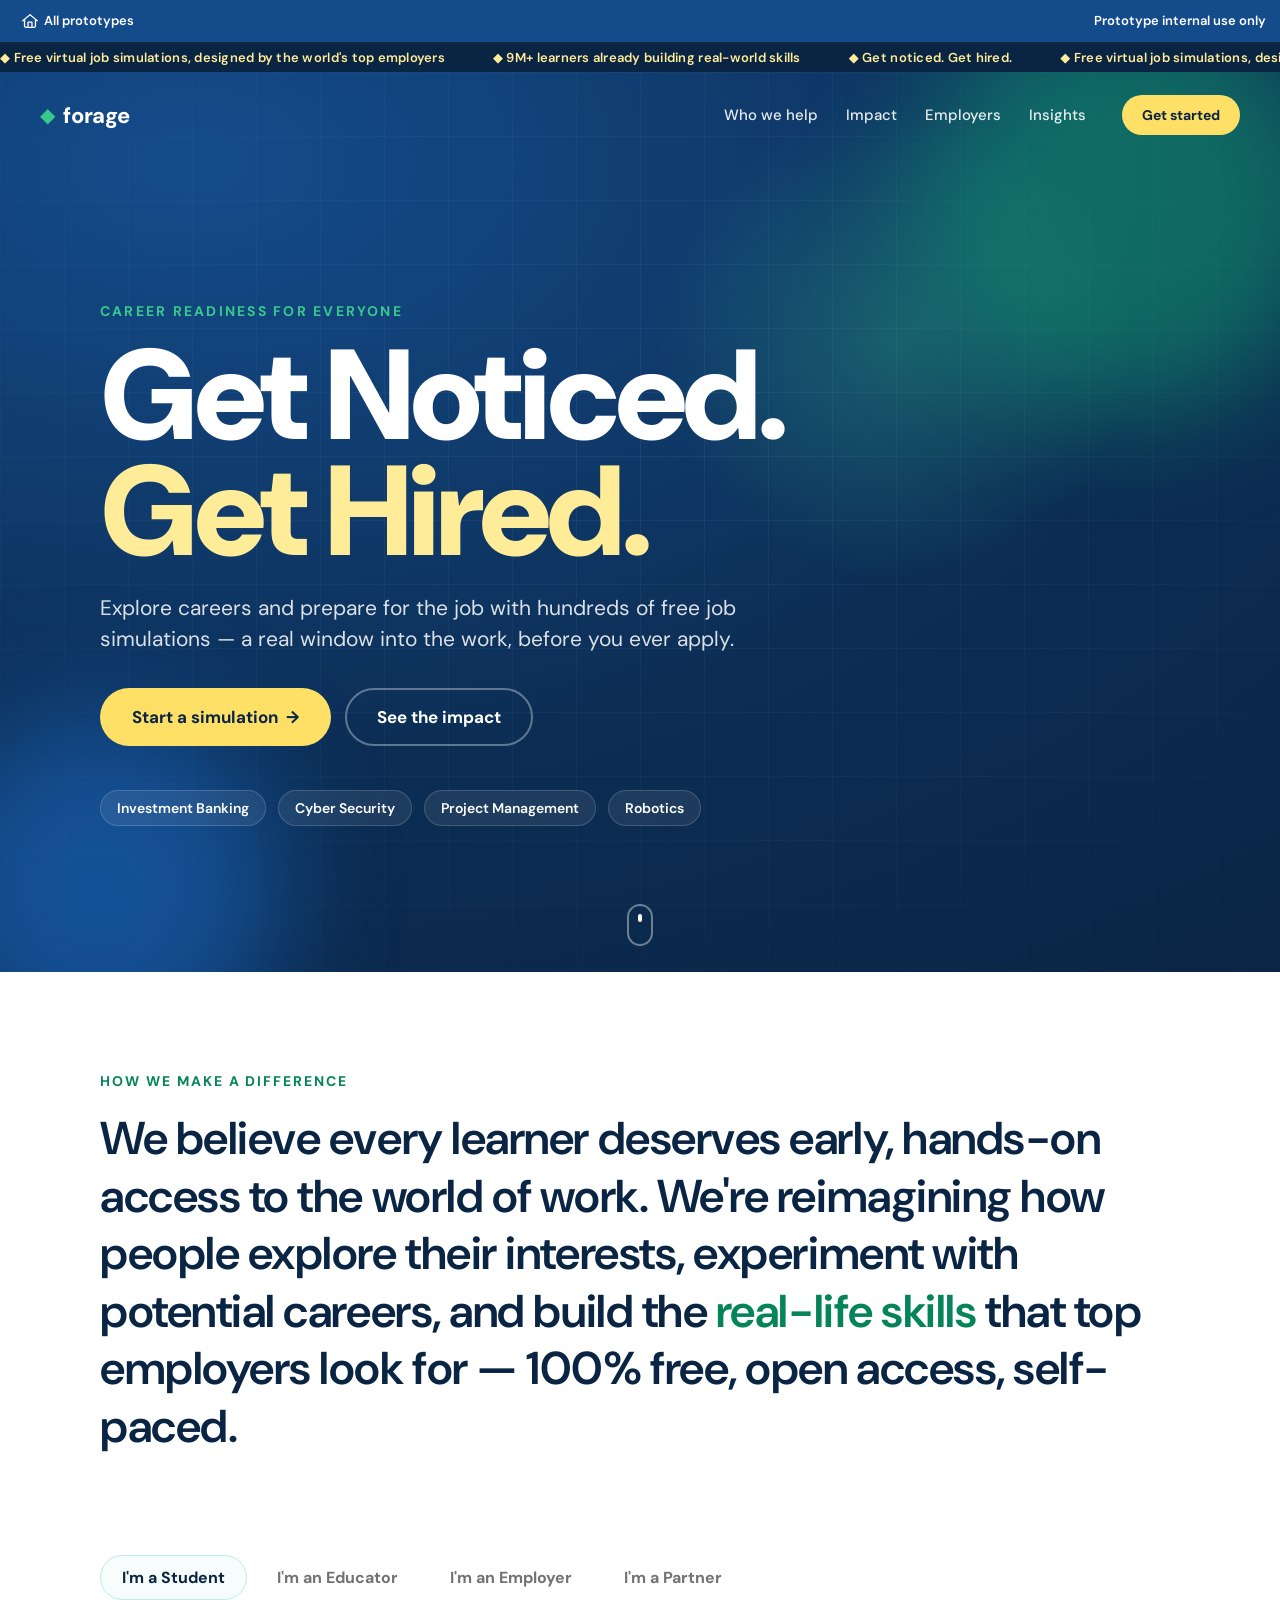
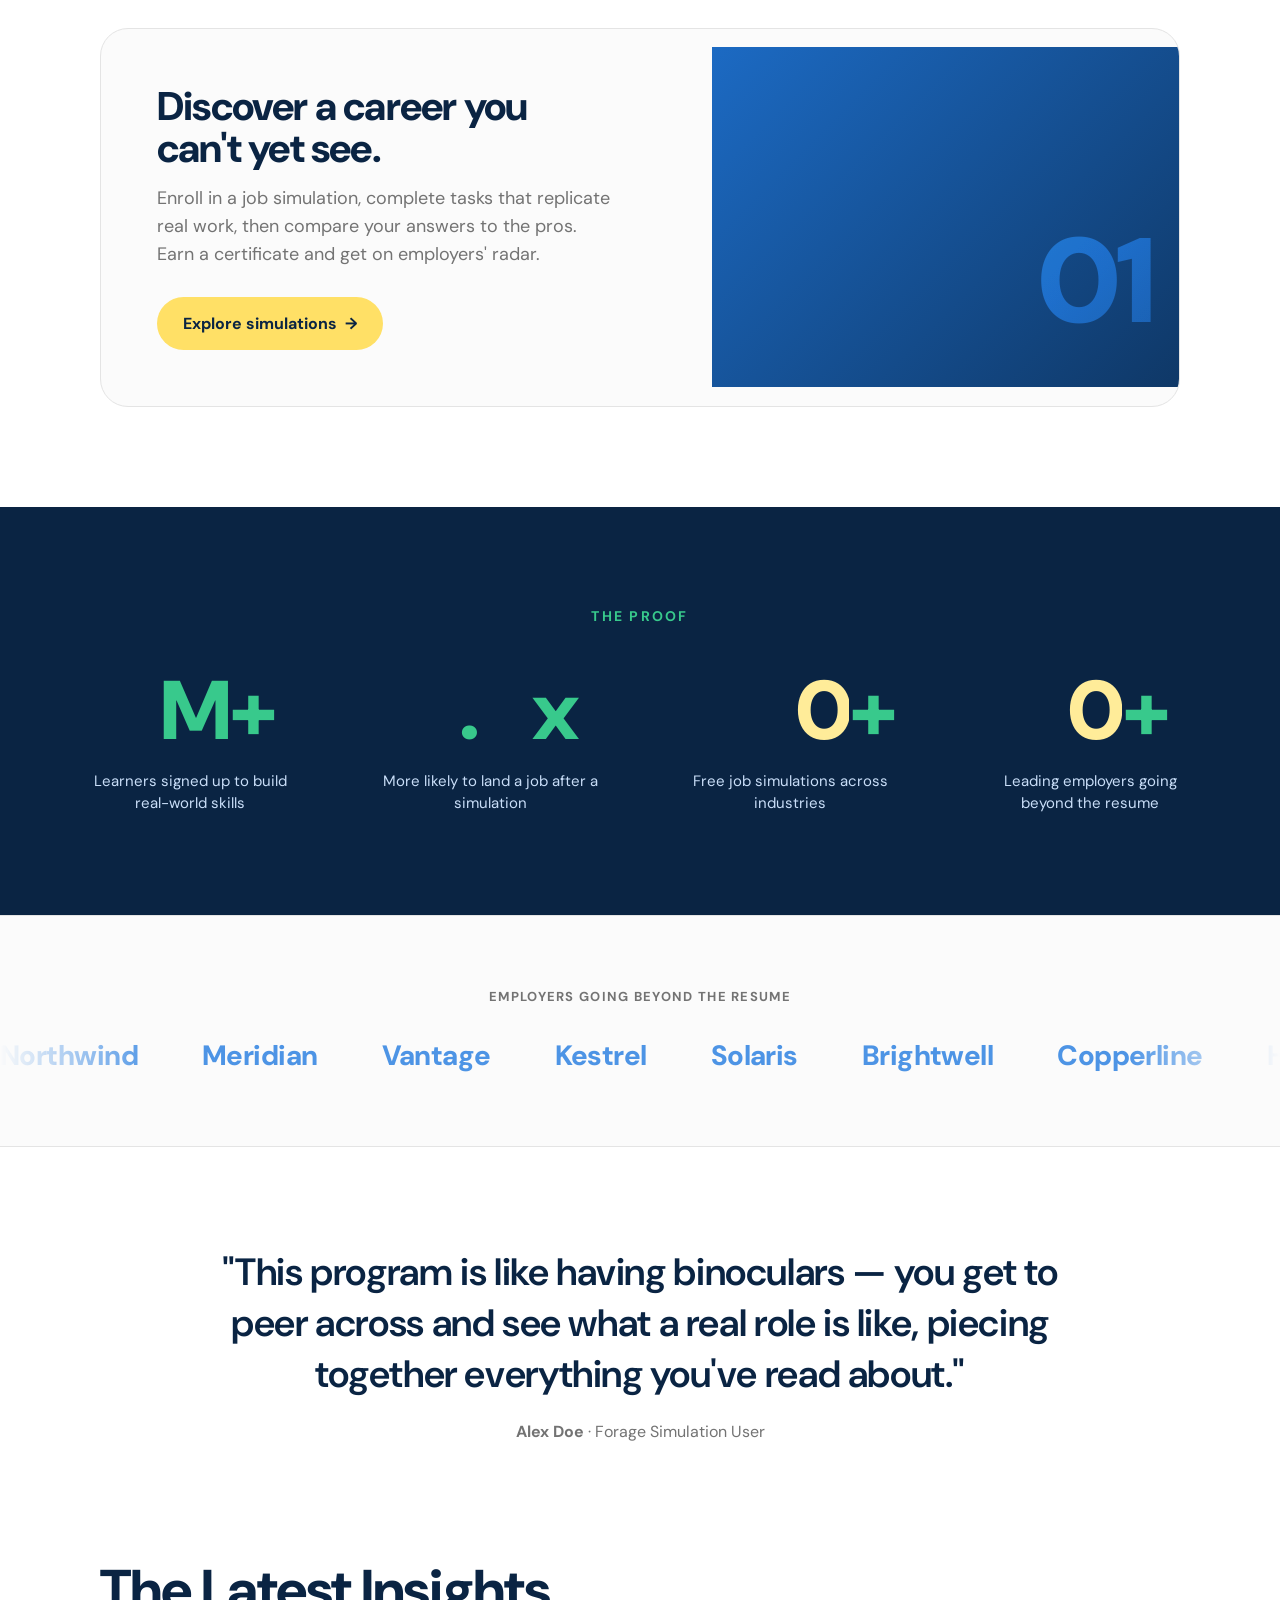
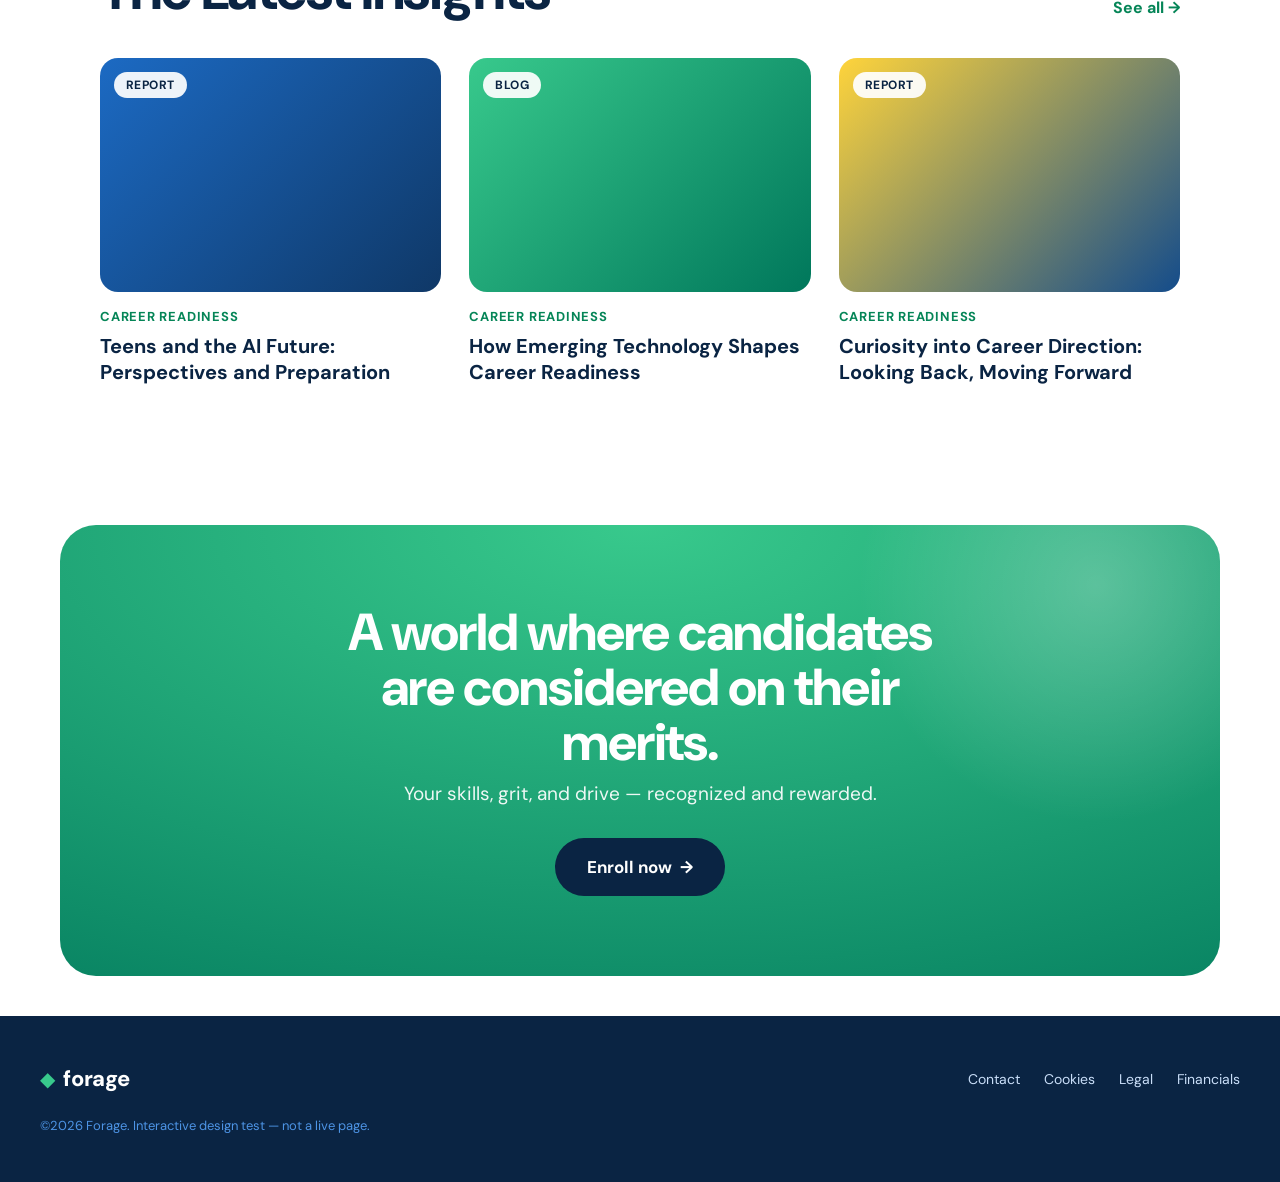
==== career-lab/index.html @ 7690705d "Add Career Lab: interactive design-test landing page An experimental, high-interaction variant of th" ====
<!DOCTYPE html>
<html lang="en">
<head>
<meta charset="UTF-8" />
<meta name="viewport" content="width=device-width, initial-scale=1.0" />
<meta name="description" content="Interactive career-readiness design test — Forage Marketing Pages prototype." />
<title>Career Lab · Interactive Design Test</title>
<link href="https://fonts.googleapis.com/css2?family=DM+Sans:ital,opsz,wght@0,9..40,400;0,9..40,500;0,9..40,600;0,9..40,700;0,9..40,800;0,9..40,900&display=swap" rel="stylesheet" />
<link rel="stylesheet" href="../config/gembox-tokens.css" />
<link rel="stylesheet" href="styles.css" />
<script src="../shared/prototype-toolbar.js"></script>
</head>
<body>

<!-- Scroll progress -->
<div class="progress" id="progress" aria-hidden="true"></div>

<!-- Announcement bar -->
<div class="announce">
  <div class="announce__marquee">
    <span>◆ Free virtual job simulations, designed by the world's top employers</span>
    <span>◆ 9M+ learners already building real-world skills</span>
    <span>◆ Get noticed. Get hired.</span>
    <span>◆ Free virtual job simulations, designed by the world's top employers</span>
    <span>◆ 9M+ learners already building real-world skills</span>
    <span>◆ Get noticed. Get hired.</span>
  </div>
</div>

<!-- Nav -->
<header class="nav" id="nav">
  <a class="nav__brand" href="#top">
    <span class="nav__mark" aria-hidden="true">◆</span>
    <span class="nav__name">forage</span>
  </a>
  <nav class="nav__links" aria-label="Primary">
    <a href="#who">Who we help</a>
    <a href="#impact">Impact</a>
    <a href="#employers">Employers</a>
    <a href="#insights">Insights</a>
  </nav>
  <a class="btn btn--primary btn--sm nav__cta" href="#">Get started</a>
  <button class="nav__menu" aria-label="Open menu"><span></span><span></span><span></span></button>
</header>

<main id="top">

  <!-- Hero: mouse spotlight + parallax + kinetic type -->
  <section class="hero" id="hero">
    <div class="hero__spot" id="spot" aria-hidden="true"></div>
    <div class="hero__grid" aria-hidden="true"></div>
    <div class="hero__blob hero__blob--1" data-depth="0.10" aria-hidden="true"></div>
    <div class="hero__blob hero__blob--2" data-depth="0.18" aria-hidden="true"></div>

    <div class="hero__inner">
      <p class="hero__eyebrow reveal">Career readiness for everyone</p>
      <h1 class="hero__title">
        <span class="line"><span class="word">Get</span> <span class="word">Noticed.</span></span>
        <span class="line line--accent"><span class="word">Get</span> <span class="word">Hired.</span></span>
      </h1>
      <p class="hero__lede reveal">Explore careers and prepare for the job with hundreds of free job
        simulations — a real window into the work, before you ever apply.</p>
      <div class="hero__cta reveal">
        <a class="btn btn--primary btn--lg" href="#">Start a simulation <span aria-hidden="true">→</span></a>
        <a class="btn btn--ghost btn--lg" href="#impact">See the impact</a>
      </div>
      <div class="hero__chips reveal" aria-hidden="true">
        <span class="chip" data-depth="0.4">Investment Banking</span>
        <span class="chip" data-depth="0.7">Cyber Security</span>
        <span class="chip" data-depth="0.5">Project Management</span>
        <span class="chip" data-depth="0.9">Robotics</span>
      </div>
    </div>
    <div class="hero__scrollcue" aria-hidden="true"><span></span></div>
  </section>

  <!-- Intro -->
  <section class="intro" id="who">
    <p class="intro__eyebrow reveal">How we make a difference</p>
    <p class="intro__lede reveal">We believe every learner deserves early, hands-on access to the world of
      work. We're reimagining how people explore their interests, experiment with potential careers, and
      build the <em>real-life skills</em> that top employers look for — 100% free, open access, self-paced.</p>
  </section>

  <!-- Interactive audience switcher -->
  <section class="who2" aria-label="Who we help">
    <div class="who2__tabs" role="tablist" aria-label="Choose your path">
      <button class="who2__tab is-active" role="tab" aria-selected="true" data-panel="students">I'm a Student</button>
      <button class="who2__tab" role="tab" aria-selected="false" data-panel="educators">I'm an Educator</button>
      <button class="who2__tab" role="tab" aria-selected="false" data-panel="employers">I'm an Employer</button>
      <button class="who2__tab" role="tab" aria-selected="false" data-panel="partners">I'm a Partner</button>
      <span class="who2__ink" id="ink" aria-hidden="true"></span>
    </div>

    <div class="who2__stage">
      <article class="who2__panel is-active" data-panel="students">
        <div class="who2__copy">
          <h2>Discover a career you can't yet see.</h2>
          <p>Enroll in a job simulation, complete tasks that replicate real work, then compare your
            answers to the pros. Earn a certificate and get on employers' radar.</p>
          <a class="btn btn--primary" href="#">Explore simulations <span aria-hidden="true">→</span></a>
        </div>
        <div class="who2__art who2__art--students" aria-hidden="true"><span>01</span></div>
      </article>

      <article class="who2__panel" data-panel="educators">
        <div class="who2__copy">
          <h2>Bring the workplace into the classroom.</h2>
          <p>Give students authentic, self-paced experiences that map to real roles — with resources
            that make career exploration easy to assign and easy to track.</p>
          <a class="btn btn--primary" href="#">Resources for educators <span aria-hidden="true">→</span></a>
        </div>
        <div class="who2__art who2__art--educators" aria-hidden="true"><span>02</span></div>
      </article>

      <article class="who2__panel" data-panel="employers">
        <div class="who2__copy">
          <h2>Go beyond the resume.</h2>
          <p>Build a diverse, job-ready pipeline. Candidates prove their skills, grit, and drive on
            real tasks — so you meet talent that's already done the work.</p>
          <a class="btn btn--primary" href="#">Partner with us <span aria-hidden="true">→</span></a>
        </div>
        <div class="who2__art who2__art--employers" aria-hidden="true"><span>03</span></div>
      </article>

      <article class="who2__panel" data-panel="partners">
        <div class="who2__copy">
          <h2>Scale opportunity together.</h2>
          <p>We work with mission-driven organizations to expand access and spark innovation. Lorem
            ipsum dolor sit amet, consectetur adipiscing elit, sed do eiusmod tempor.</p>
          <a class="btn btn--primary" href="#">Become a partner <span aria-hidden="true">→</span></a>
        </div>
        <div class="who2__art who2__art--partners" aria-hidden="true"><span>04</span></div>
      </article>
    </div>
  </section>

  <!-- Impact / odometer stats -->
  <section class="impact" id="impact">
    <p class="impact__eyebrow reveal">The proof</p>
    <div class="impact__grid">
      <div class="stat reveal">
        <div class="odometer" data-value="9" data-suffix="M+"></div>
        <p class="stat__label">Learners signed up to build real-world skills</p>
      </div>
      <div class="stat reveal">
        <div class="odometer" data-value="3.3" data-suffix="x"></div>
        <p class="stat__label">More likely to land a job after a simulation</p>
      </div>
      <div class="stat reveal">
        <div class="odometer" data-value="250" data-suffix="+"></div>
        <p class="stat__label">Free job simulations across industries</p>
      </div>
      <div class="stat reveal">
        <div class="odometer" data-value="90" data-suffix="+"></div>
        <p class="stat__label">Leading employers going beyond the resume</p>
      </div>
    </div>
  </section>

  <!-- Employer marquee -->
  <section class="brands" id="employers">
    <p class="brands__label reveal">Employers going beyond the resume</p>
    <div class="brands__track">
      <div class="brands__row" id="brandsRow">
        <span>Northwind</span><span>Meridian</span><span>Vantage</span><span>Kestrel</span>
        <span>Solaris</span><span>Brightwell</span><span>Copperline</span><span>Halcyon</span>
        <span>Northwind</span><span>Meridian</span><span>Vantage</span><span>Kestrel</span>
        <span>Solaris</span><span>Brightwell</span><span>Copperline</span><span>Halcyon</span>
      </div>
    </div>
  </section>

  <!-- Testimonial -->
  <section class="quote">
    <blockquote class="quote__text reveal">"This program is like having binoculars — you get to peer
      across and see what a real role is like, piecing together everything you've read about."</blockquote>
    <p class="quote__cite reveal"><strong>Alex Doe</strong> · Forage Simulation User</p>
  </section>

  <!-- Insights -->
  <section class="insights" id="insights">
    <div class="insights__head">
      <h2 class="section-title reveal">The&nbsp;Latest&nbsp;Insights</h2>
      <a class="section-see reveal" href="#">See all <span aria-hidden="true">→</span></a>
    </div>
    <div class="insights__grid">
      <article class="post reveal">
        <div class="post__thumb post__thumb--a"><span class="post__badge">Report</span></div>
        <p class="post__kicker">Career Readiness</p>
        <h3 class="post__title">Teens and the AI Future: Perspectives and Preparation</h3>
      </article>
      <article class="post reveal">
        <div class="post__thumb post__thumb--b"><span class="post__badge">Blog</span></div>
        <p class="post__kicker">Career Readiness</p>
        <h3 class="post__title">How Emerging Technology Shapes Career Readiness</h3>
      </article>
      <article class="post reveal">
        <div class="post__thumb post__thumb--c"><span class="post__badge">Report</span></div>
        <p class="post__kicker">Career Readiness</p>
        <h3 class="post__title">Curiosity into Career Direction: Looking Back, Moving Forward</h3>
      </article>
    </div>
  </section>

  <!-- CTA band -->
  <section class="cta-band">
    <div class="cta-band__inner reveal">
      <h2 class="cta-band__title">A world where candidates are considered on their merits.</h2>
      <p class="cta-band__sub">Your skills, grit, and drive — recognized and rewarded.</p>
      <a class="btn btn--dark btn--lg" href="#">Enroll now <span aria-hidden="true">→</span></a>
    </div>
  </section>

</main>

<footer class="site-footer">
  <div class="site-footer__brand"><span class="nav__mark" aria-hidden="true">◆</span><span class="nav__name">forage</span></div>
  <nav class="site-footer__links" aria-label="Footer">
    <a href="#">Contact</a><a href="#">Cookies</a><a href="#">Legal</a><a href="#">Financials</a>
  </nav>
  <p class="site-footer__copy">©2026 Forage. Interactive design test — not a live page.</p>
</footer>

<script src="script.js"></script>
</body>
</html>
---- config/gembox-tokens.css ----
/**
 * Gembox design tokens — CSS custom properties mirroring Gembox variable paths
 * (slashes → hyphens; prefix --gb-).
 *
 * **Source of truth:** Gembox Components in Figma
 * (`https://www.figma.com/design/IgohaddARKIJHihXX0OE4Z/Gembox-Components`):
 * export color and float variables (spacing, radii, etc.) from published variables.
 *
 * **Rules:** `Core/*` = hex literals only. `UI/*`, `Semantic/*`, `Shortcuts/*`, `Brand/*`
 * reference `var(--gb-core-…)` (plus the one orphan below).
 *
 * **Orphan:** Gembox `UI/Disabled` resolves to `#a1a1a1`, which does not match any
 * `Core/Gray/*` step in this collection — `UI/Disabled` / `Semantic UI/Disabled` keep
 * that resolved literal rather than mapping to an invented Core step.
 *
 * Effect scrim/shadow: no overlay color variable in export — `color-mix` on
 * `Core/Gray/900` only.
 *
 * **Icons:** use SVG exported from the org Gembox-linked icon libraries in Figma
 * (Regular `8rLLCo18XFH9m14wEkNp3j`, Duotone `3Ji4LpXd1ZEmsagfmA9ZfE`, Solid
 * `QoKmbST72iKOWlZ3undMaX`). Prefer those over generic stock icon CDNs or packs.
 */

:root {
  /* ══ Core / Navy ══ */
  --gb-core-navy-000: #f6fafe;
  --gb-core-navy-100: #c9def8;
  --gb-core-navy-200: #76adeb;
  --gb-core-navy-300: #4d94e5;
  --gb-core-navy-400: #1c6ac3;
  --gb-core-navy-500: #144c8b;
  --gb-core-navy-600: #114178;
  --gb-core-navy-700: #0f3867;
  --gb-core-navy-800: #0c2e55;
  --gb-core-navy-900: #0a2443;

  /* ══ Core / Jade ══ */
  --gb-core-jade-000: #f6fdfc;
  --gb-core-jade-100: #e0fbf3;
  --gb-core-jade-200: #baf0e0;
  --gb-core-jade-300: #8fe1c3;
  --gb-core-jade-400: #38c98c;
  --gb-core-jade-500: #14a772;
  --gb-core-jade-600: #058557;
  --gb-core-jade-700: #00775b;
  --gb-core-jade-800: #00574d;
  --gb-core-jade-900: #003e36;

  /* ══ Core / Gray ══ */
  --gb-core-gray-000: #fbfbfb;
  --gb-core-gray-100: #f7f7f7;
  --gb-core-gray-200: #efefef;
  --gb-core-gray-300: #e4e4e4;
  --gb-core-gray-400: #d7d7d7;
  --gb-core-gray-500: #bdbdbd;
  --gb-core-gray-600: #949494;
  --gb-core-gray-700: #737373;
  --gb-core-gray-800: #5f5e5e;
  --gb-core-gray-900: #3f3f3f;

  /* ══ Core / Green ══ */
  --gb-core-green-000: #fbfefb;
  --gb-core-green-100: #dbfadf;
  --gb-core-green-200: #b2f2bb;
  --gb-core-green-300: #8ce99a;
  --gb-core-green-400: #69db7c;
  --gb-core-green-500: #51cf66;
  --gb-core-green-600: #40c057;
  --gb-core-green-700: #37b24d;
  --gb-core-green-800: #0a7f21;
  --gb-core-green-900: #097129;

  /* ══ Core / Yellow ══ */
  --gb-core-yellow-000: #fffdf5;
  --gb-core-yellow-100: #fff3bf;
  --gb-core-yellow-200: #ffec99;
  --gb-core-yellow-300: #ffe066;
  --gb-core-yellow-400: #ffd43b;
  --gb-core-yellow-500: #fcc51c;
  --gb-core-yellow-600: #fab005;
  --gb-core-yellow-700: #e59500;
  --gb-core-yellow-800: #be5700;
  --gb-core-yellow-900: #803a00;

  /* ══ Core / Red ══ */
  --gb-core-red-000: #fff5f5;
  --gb-core-red-100: #ffcdcd;
  --gb-core-red-200: #ffb5b5;
  --gb-core-red-300: #ff9c9c;
  --gb-core-red-400: #ff8484;
  --gb-core-red-500: #ff6b6b;
  --gb-core-red-600: #ff4444;
  --gb-core-red-700: #ff1c1c;
  --gb-core-red-800: #cc0000;
  --gb-core-red-900: #990000;

  /* ══ Core / Teal ══ */
  --gb-core-teal-000: #f5fdff;
  --gb-core-teal-100: #e4f9ff;
  --gb-core-teal-200: #cbf2fe;
  --gb-core-teal-300: #aae1f2;
  --gb-core-teal-400: #58b6d3;
  --gb-core-teal-500: #2194b7;
  --gb-core-teal-600: #007195;
  --gb-core-teal-700: #005b78;
  --gb-core-teal-800: #00475e;
  --gb-core-teal-900: #00384a;

  /* ══ Core / Violet ══ */
  --gb-core-violet-000: #f7f5ff;
  --gb-core-violet-100: #e5dbff;
  --gb-core-violet-200: #d0bfff;
  --gb-core-violet-300: #b197fc;
  --gb-core-violet-400: #9775fa;
  --gb-core-violet-500: #845ef7;
  --gb-core-violet-600: #7950f2;
  --gb-core-violet-700: #7048e8;
  --gb-core-violet-800: #6741d9;
  --gb-core-violet-900: #5f3dc4;

  /* ══ Core / Lime ══ */
  --gb-core-lime-bg: #fbfff0;
  --gb-core-lime-100: #f5fee2;
  --gb-core-lime-200: #ebfdc5;
  --gb-core-lime-300: #e1fba9;
  --gb-core-lime-400: #d7fa8c;
  --gb-core-lime-500: #cdf96f;
  --gb-core-lime-600: #b3ff11;
  --gb-core-lime-700: #a2ee00;
  --gb-core-lime-800: #6b9d00;
  --gb-core-lime-900: #385300;

  /* ══ Core / White & Black ══ */
  --gb-core-white: #ffffff;
  --gb-core-black: #000000;

  /* ══ UI — surface & chrome ══ */
  --gb-ui-text: var(--gb-core-gray-900);
  --gb-ui-subtle: var(--gb-core-gray-700);
  --gb-ui-disabled: #a1a1a1;
  --gb-ui-border: var(--gb-core-gray-300);
  --gb-ui-hover: var(--gb-core-gray-100);
  --gb-ui-background: var(--gb-core-gray-000);
  --gb-ui-white: var(--gb-core-white);
  --gb-ui-brand: var(--gb-core-navy-500);

  /* ══ UI — action (Navy family) ══ */
  --gb-ui-action-background: var(--gb-core-navy-000);
  --gb-ui-action-support: var(--gb-core-navy-200);
  --gb-ui-action-primary: var(--gb-core-navy-400);
  --gb-ui-action-emphasis: var(--gb-core-navy-500);

  /* ══ UI — danger ══ */
  --gb-ui-danger-background: var(--gb-core-red-000);
  --gb-ui-danger-support: var(--gb-core-red-700);
  --gb-ui-danger-primary: var(--gb-core-red-800);
  --gb-ui-danger-emphasis: var(--gb-core-red-900);

  /* ══ UI — warn ══ */
  --gb-ui-warn-background: var(--gb-core-yellow-000);
  --gb-ui-warn-support: var(--gb-core-yellow-700);
  --gb-ui-warn-primary: var(--gb-core-yellow-800);
  --gb-ui-warn-emphasis: var(--gb-core-yellow-900);

  /* ══ UI — success ══ */
  --gb-ui-success-background: var(--gb-core-green-000);
  --gb-ui-success-support: var(--gb-core-green-700);
  --gb-ui-success-primary: var(--gb-core-green-800);
  --gb-ui-success-emphasis: var(--gb-core-green-900);

  /* ══ UI — info ══ */
  --gb-ui-info-background: var(--gb-core-teal-000);
  --gb-ui-info-support: var(--gb-core-teal-300);
  --gb-ui-info-primary: var(--gb-core-teal-600);
  --gb-ui-info-emphasis: var(--gb-core-teal-700);

  /* ══ UI — accent ══ */
  --gb-ui-accent-background: var(--gb-core-violet-000);
  --gb-ui-accent-support: var(--gb-core-violet-400);
  --gb-ui-accent-primary: var(--gb-core-violet-600);
  --gb-ui-accent-emphasis: var(--gb-core-violet-900);

  /* ══ UI — jade & lime ══ */
  --gb-ui-jade-background: var(--gb-core-jade-000);
  --gb-ui-jade-support: var(--gb-core-jade-400);
  --gb-ui-jade-primary: var(--gb-core-jade-600);
  --gb-ui-jade-emphasis: var(--gb-core-jade-800);
  --gb-ui-lime-background: var(--gb-core-lime-bg);
  --gb-ui-lime-support: var(--gb-core-lime-700);
  --gb-ui-lime-primary: var(--gb-core-lime-800);
  --gb-ui-lime-emphasis: var(--gb-core-lime-900);

  /* ══ UI / Gray (Gembox UI Colors/Gray/200, UI/Gray/bg) ══ */
  --gb-ui-colors-gray-200: var(--gb-core-gray-200);
  --gb-ui-gray-bg: var(--gb-core-gray-000);

  /* ══ UI / Yellow (maps to Core/Yellow/700 in Gembox) ══ */
  --gb-ui-yellow-700: var(--gb-core-yellow-700);

  /* ══ Semantic UI ══ */
  --gb-semantic-ui-action-background: var(--gb-core-navy-000);
  --gb-semantic-ui-action-primary: var(--gb-core-navy-400);
  --gb-semantic-ui-text: var(--gb-core-gray-900);
  --gb-semantic-ui-disabled: var(--gb-ui-disabled);
  --gb-semantic-ui-subtle: var(--gb-core-gray-700);

  /* ══ Semantic / Action ══ */
  --gb-semantic-action-200: var(--gb-core-navy-200);
  --gb-semantic-action-300: var(--gb-core-navy-300);

  /* ══ Semantic / Warning ══ */
  --gb-semantic-warning-warning: var(--gb-core-yellow-500);
  --gb-semantic-warning-warning-light: var(--gb-core-yellow-200);

  /* ══ Semantic / Lime ══ */
  --gb-semantic-lime-800: var(--gb-core-lime-800);

  /* ══ Shortcuts ══ */
  --gb-shortcuts-white: var(--gb-core-white);
  --gb-shortcuts-black: var(--gb-core-black);
  --gb-shortcuts-hover: var(--gb-core-gray-100);
  --gb-shortcuts-border: var(--gb-core-gray-300);
  --gb-shortcuts-text: var(--gb-core-gray-900);
  --gb-shortcuts-action: var(--gb-core-navy-400);
  --gb-shortcuts-brand: var(--gb-core-navy-500);

  /* ══ Brand / Navy ══ */
  --gb-brand-navy-primary: var(--gb-core-navy-600);

  /* ══ Forage Brand / Jade (maps to Core/Jade/400) ══ */
  --gb-forage-brand-jade-jade-400: var(--gb-core-jade-400);
  --gb-forage-brand-jade-jade-500: var(--gb-core-jade-500);

  /* ══ Interactive ══ */
  --gb-interactive-primary-hover: var(--gb-ui-action-emphasis);

  /* ══ Scrollbar ══ */
  --gb-scrollbar-thumb: var(--gb-core-gray-300);

  /* ══ Modal / elevation ══ */
  --gb-overlay-scrim: color-mix(in srgb, var(--gb-core-gray-900) 35%, transparent);
  --gb-elevation-shadow: color-mix(in srgb, var(--gb-core-gray-900) 18%, transparent);

  /* ══ Gembox FLOAT: Spacing/* (px) ══ */
  --gb-spacing-4xs: 4px;
  --gb-spacing-2xs: 8px;
  --gb-spacing-xs: 10px;
  --gb-spacing-sm: 12px;
  --gb-spacing-md: 16px;
  --gb-spacing-lg: 20px;
  --gb-spacing-xl: 24px;
  --gb-spacing-2xl: 32px;
  --gb-spacing-3xl: 48px;
  --gb-spacing-4xl: 64px;

  /* ══ Sim Builder shell (layout — not Gembox FLOAT) ══ */
  --gb-layout-titlebar-height: 33px;
  --gb-layout-wordmark-max-width: 107px;
  --gb-layout-sidebar-width: 260px;
  --gb-layout-sidebar-narrow-width: 64px;
  --gb-layout-split-max-width: 1280px;
  --gb-layout-content-max-width: 1020px;
  --gb-layout-form-width: 640px;
  --gb-layout-slat-shell-max-width: 672px;
  --gb-layout-tasks-nav-width: 220px;
  --gb-layout-tasks-workspace-width: 807px;
  --gb-layout-tasks-form-split-width: 423px;
  --gb-layout-tasks-preview-mobile-width: 320px;
  --gb-layout-tasks-preview-width: 321px;
  --gb-layout-task-rail-width: var(--gb-layout-form-width);

  /* ══ Gembox FLOAT: Corner Radius/* ══ */
  --gb-radius-xs: 2px;
  --gb-radius-sm: 4px;
  --gb-radius-md: 6px;
  --gb-radius-lg: 8px;
  --gb-radius-xl: 16px;
  --gb-radius-2xl: 32px;

  /* ══ Typography ══ */
  --gb-font-family-sans: "DM Sans", system-ui, sans-serif;

  --gb-styles-heading-4-font-family: var(--gb-font-family-sans);
  --gb-styles-heading-4-font-size: 34px;
  --gb-styles-heading-4-font-weight: 500;
  --gb-styles-heading-4-line-height: 1.25;
  --gb-styles-heading-4-letter-spacing: 0;

  /* Title 2 / Title 3 — Figma Typography 11443:100244 / 11443:100251 */
  --gb-styles-title-2-font-family: var(--gb-font-family-sans);
  --gb-styles-title-2-font-size: 26px;
  --gb-styles-title-2-font-weight: 500;
  --gb-styles-title-2-line-height: 33px;
  --gb-styles-title-2-letter-spacing: 0;

  --gb-styles-title-3-font-family: var(--gb-font-family-sans);
  --gb-styles-title-3-font-size: 22px;
  --gb-styles-title-3-font-weight: 500;
  --gb-styles-title-3-line-height: 28px;
  --gb-styles-title-3-letter-spacing: 0;

  --gb-styles-title-4-font-family: var(--gb-font-family-sans);
  --gb-styles-title-4-font-size: 18px;
  --gb-styles-title-4-font-weight: 500;
  --gb-styles-title-4-line-height: 27px;
  --gb-styles-title-4-letter-spacing: 0.02em;

  --gb-styles-subheading-2-font-family: var(--gb-font-family-sans);
  --gb-styles-subheading-2-font-size: 22px;
  --gb-styles-subheading-2-font-weight: 500;
  --gb-styles-subheading-2-line-height: 1.25;
  --gb-styles-subheading-2-letter-spacing: 0;

  --gb-styles-subheading-3-font-family: var(--gb-font-family-sans);
  --gb-styles-subheading-3-font-size: 18px;
  --gb-styles-subheading-3-font-weight: 500;
  --gb-styles-subheading-3-line-height: 1.25;
  --gb-styles-subheading-3-letter-spacing: 0.02em;

  --gb-styles-subheading-4-font-family: var(--gb-font-family-sans);
  --gb-styles-subheading-4-font-size: 16px;
  --gb-styles-subheading-4-font-weight: 500;
  --gb-styles-subheading-4-line-height: 1.25;
  --gb-styles-subheading-4-letter-spacing: 0.02em;

  --gb-styles-body-sm-font-family: var(--gb-font-family-sans);
  --gb-styles-body-sm-font-size: 14px;
  --gb-styles-body-sm-font-weight: 400;
  --gb-styles-body-sm-line-height: 1.5;
  --gb-styles-body-sm-letter-spacing: 0;

  --gb-styles-caption-md-font-family: var(--gb-font-family-sans);
  --gb-styles-caption-md-font-size: 16px;
  --gb-styles-caption-md-font-weight: 500;
  --gb-styles-caption-md-line-height: 1.25;
  --gb-styles-caption-md-letter-spacing: 0;

  --gb-semantic-body-default-md-font-family: var(--gb-font-family-sans);
  --gb-semantic-body-default-md-font-size: 16px;
  --gb-semantic-body-default-md-font-weight: 400;
  --gb-semantic-body-default-md-line-height: 1.5;
  --gb-semantic-body-default-md-letter-spacing: 0;

  /* ══ Legacy Simulation flat names → core ══ */
  --gb-navy-400: var(--gb-core-navy-400);
  --gb-navy-500: var(--gb-core-navy-500);
  --gb-navy-600: var(--gb-core-navy-600);
  --gb-gray-100: var(--gb-core-gray-100);
  --gb-gray-300: var(--gb-core-gray-300);
  --gb-gray-900: var(--gb-core-gray-900);
  --gb-gray-bg: var(--gb-core-gray-000);
  --gb-yellow-700: var(--gb-core-yellow-700);
}
---- career-lab/styles.css ----
/* Career Lab — interactive design test.
   Structure/interaction ideas inspired by britebound.org; copy adapted from theforage.com + lorem ipsum.
   Colors pull from Gembox tokens (../config/gembox-tokens.css); a few effects break from Gembox on purpose. */

:root {
  --ink: var(--gb-core-navy-900);
  --ink-2: var(--gb-core-navy-800);
  --paper: var(--gb-core-navy-000);
  --jade: var(--gb-core-jade-400);
  --jade-deep: var(--gb-core-jade-600);
  --gold: var(--gb-core-yellow-200);
  --gold-2: var(--gb-core-yellow-300);
  --sky: var(--gb-core-navy-300);
  --ease: cubic-bezier(0.16, 1, 0.3, 1);
}

*, *::before, *::after { box-sizing: border-box; }

body {
  margin: 0;
  font-family: var(--gb-font-family-sans, 'DM Sans', system-ui, sans-serif);
  color: var(--ink);
  background: var(--gb-ui-white);
  -webkit-font-smoothing: antialiased;
  overflow-x: hidden;
}
img { max-width: 100%; }
a { color: inherit; }
@media (prefers-reduced-motion: reduce) {
  * { animation: none !important; transition: none !important; }
}

/* ── Buttons ─────────────────────────────────────────────── */
.btn {
  --by: 0;
  display: inline-flex; align-items: center; gap: 8px;
  padding: 14px 24px; border-radius: 999px;
  font-size: 16px; font-weight: 700; text-decoration: none;
  border: 2px solid transparent; cursor: pointer;
  transform: translateY(var(--by));
  transition: transform .25s var(--ease), background .2s ease, color .2s ease, border-color .2s ease, box-shadow .25s ease;
}
.btn span { transition: transform .25s var(--ease); }
.btn:hover span { transform: translateX(4px); }
.btn--sm { padding: 9px 18px; font-size: 14px; }
.btn--lg { padding: 16px 30px; font-size: 17px; }
.btn--primary { color: var(--ink); background: var(--gold-2); }
.btn--primary:hover { --by: -3px; box-shadow: 0 12px 30px -8px rgba(255,212,59,.6); }
.btn--ghost { color: #fff; background: transparent; border-color: rgba(255,255,255,.35); }
.btn--ghost:hover { background: rgba(255,255,255,.10); border-color: #fff; }
.btn--dark { color: #fff; background: var(--ink); }
.btn--dark:hover { --by: -3px; box-shadow: 0 14px 34px -10px rgba(10,36,67,.55); }

/* ── Scroll progress ─────────────────────────────────────── */
.progress {
  position: fixed; top: 0; left: 0; height: 3px; width: 0;
  background: linear-gradient(90deg, var(--jade), var(--gold-2));
  z-index: 60; transition: width .1s linear;
}

/* ── Reveal on scroll ────────────────────────────────────── */
.reveal { opacity: 0; transform: translateY(28px); transition: opacity .7s var(--ease), transform .7s var(--ease); }
.reveal.is-in { opacity: 1; transform: none; }

/* ── Section titles ──────────────────────────────────────── */
.section-title { margin: 0; font-size: clamp(32px, 5vw, 56px); font-weight: 800; letter-spacing: -.02em; line-height: 1; }
.section-see { text-decoration: none; font-weight: 700; color: var(--jade-deep); white-space: nowrap; }
.section-see:hover { text-decoration: underline; }

/* ── Announcement marquee ────────────────────────────────── */
.announce { background: var(--ink); color: var(--gold); overflow: hidden; }
.announce__marquee { display: flex; gap: 48px; white-space: nowrap; padding: 9px 0; width: max-content;
  animation: marquee 26s linear infinite; font-size: 13px; font-weight: 600; letter-spacing: .02em; }
.announce__marquee span { flex: none; }
@keyframes marquee { to { transform: translateX(-50%); } }

/* ── Nav (transforms on scroll) ──────────────────────────── */
.nav {
  position: sticky; top: 0; z-index: 50;
  display: flex; align-items: center; gap: 32px;
  padding: 20px 40px;
  transition: padding .3s var(--ease), background .3s ease, box-shadow .3s ease, border-color .3s ease;
  background: transparent; border-bottom: 1px solid transparent;
}
.nav.is-stuck { padding: 12px 40px; background: rgba(255,255,255,.9); backdrop-filter: blur(12px);
  border-bottom-color: var(--gb-ui-border); box-shadow: 0 6px 24px -18px rgba(10,36,67,.6); }
.nav__brand { display: flex; align-items: center; gap: 8px; text-decoration: none; }
.nav__mark { color: var(--jade); font-size: 20px; transition: transform .5s var(--ease); }
.nav__brand:hover .nav__mark { transform: rotate(180deg); }
.nav__name { font-weight: 800; font-size: 22px; letter-spacing: -.02em; color: #fff; transition: color .3s ease; }
.nav.is-stuck .nav__name { color: var(--gb-ui-brand); }
.nav__links { display: flex; gap: 28px; margin-left: auto; }
.nav__links a { position: relative; text-decoration: none; font-weight: 500; font-size: 15px; color: rgba(255,255,255,.9); transition: color .3s ease; }
.nav.is-stuck .nav__links a { color: var(--gb-ui-text); }
.nav__links a::after { content: ""; position: absolute; left: 0; bottom: -6px; height: 2px; width: 0; background: var(--jade); transition: width .3s var(--ease); }
.nav__links a:hover::after { width: 100%; }
.nav__cta { margin-left: 4px; }
.nav__menu { display: none; flex-direction: column; gap: 5px; margin-left: auto; background: none; border: 0; cursor: pointer; padding: 6px; }
.nav__menu span { width: 24px; height: 2px; background: #fff; border-radius: 2px; }
.nav.is-stuck .nav__menu span { background: var(--gb-ui-text); }

/* ── Hero ────────────────────────────────────────────────── */
.hero {
  position: relative; min-height: 100vh; margin-top: -84px; padding-top: 84px;
  display: flex; align-items: center; overflow: hidden;
  background: radial-gradient(140% 120% at 15% 10%, var(--gb-core-navy-500), var(--gb-core-navy-800) 55%, var(--gb-core-navy-900));
  color: #fff;
}
.hero__grid { position: absolute; inset: 0; background-image:
    linear-gradient(rgba(118,173,235,.10) 1px, transparent 1px),
    linear-gradient(90deg, rgba(118,173,235,.10) 1px, transparent 1px);
  background-size: 64px 64px; mask-image: radial-gradient(80% 80% at 50% 40%, #000, transparent); }
.hero__spot { position: absolute; inset: 0; pointer-events: none;
  background: radial-gradient(340px 340px at var(--mx,70%) var(--my,30%), rgba(56,201,140,.28), transparent 70%);
  transition: background .12s linear; }
.hero__blob { position: absolute; border-radius: 50%; filter: blur(60px); opacity: .5; will-change: transform; }
.hero__blob--1 { width: 420px; height: 420px; top: -80px; right: -60px; background: var(--gb-core-jade-500); }
.hero__blob--2 { width: 360px; height: 360px; bottom: -100px; left: -80px; background: var(--gb-core-navy-400); opacity: .6; }

.hero__inner { position: relative; z-index: 2; max-width: 1160px; margin: 0 auto; padding: 40px; width: 100%; }
.hero__eyebrow { margin: 0 0 18px; color: var(--jade); font-weight: 700; letter-spacing: .16em; text-transform: uppercase; font-size: 14px; }
.hero__title { margin: 0 0 24px; font-size: clamp(52px, 10vw, 132px); font-weight: 900; line-height: .9; letter-spacing: -.035em; }
.hero__title .line { display: block; overflow: hidden; }
.hero__title .line--accent { color: var(--gold); }
.hero__title .word { display: inline-block; transform: translateY(110%); }
.hero__title .word.is-in { transform: translateY(0); transition: transform .9s var(--ease); }
.hero__lede { max-width: 46ch; margin: 0 0 32px; font-size: clamp(17px, 2vw, 21px); line-height: 1.5; color: rgba(255,255,255,.85); }
.hero__cta { display: flex; flex-wrap: wrap; gap: 14px; margin-bottom: 44px; }
.hero__chips { display: flex; flex-wrap: wrap; gap: 12px; }
.chip { padding: 8px 16px; border-radius: 999px; font-size: 14px; font-weight: 600;
  background: rgba(255,255,255,.08); border: 1px solid rgba(255,255,255,.16); backdrop-filter: blur(4px);
  will-change: transform; transition: background .2s ease, transform .2s var(--ease); }
.chip:hover { background: rgba(56,201,140,.22); transform: translateY(-3px); }
.hero__scrollcue { position: absolute; left: 50%; bottom: 26px; transform: translateX(-50%); z-index: 2;
  width: 26px; height: 42px; border: 2px solid rgba(255,255,255,.4); border-radius: 999px; }
.hero__scrollcue span { position: absolute; left: 50%; top: 8px; width: 4px; height: 8px; border-radius: 2px;
  background: #fff; transform: translateX(-50%); animation: cue 1.6s var(--ease) infinite; }
@keyframes cue { 0% { opacity: 0; transform: translate(-50%, 0); } 40% { opacity: 1; } 100% { opacity: 0; transform: translate(-50%, 16px); } }

/* ── Intro ───────────────────────────────────────────────── */
.intro { max-width: 1160px; margin: 0 auto; padding: 100px 40px; }
.intro__eyebrow { margin: 0 0 20px; color: var(--jade-deep); font-weight: 700; letter-spacing: .14em; text-transform: uppercase; font-size: 14px; }
.intro__lede { margin: 0; max-width: 24ch; font-size: clamp(26px, 4vw, 46px); line-height: 1.25; font-weight: 600; letter-spacing: -.01em; max-width: 22ch; }
.intro__lede { max-width: 60ch; }
.intro__lede em { font-style: normal; color: var(--jade-deep); }

/* ── Interactive audience switcher ───────────────────────── */
.who2 { max-width: 1160px; margin: 0 auto; padding: 0 40px 100px; }
.who2__tabs { position: relative; display: flex; flex-wrap: wrap; gap: 8px; margin-bottom: 28px; }
.who2__tab { position: relative; z-index: 1; border: 0; background: none; cursor: pointer;
  padding: 12px 22px; border-radius: 999px; font: inherit; font-weight: 700; font-size: 16px;
  color: var(--gb-ui-subtle); transition: color .3s ease; }
.who2__tab.is-active { color: var(--ink); }
.who2__ink { position: absolute; z-index: 0; top: 0; left: 0; height: 100%; border-radius: 999px;
  background: var(--gb-ui-jade-background); border: 1px solid var(--gb-core-jade-200);
  transition: transform .4s var(--ease), width .4s var(--ease); }
.who2__stage { position: relative; }
.who2__panel { display: none; grid-template-columns: 1.1fr .9fr; gap: 40px; align-items: center;
  border-radius: 28px; overflow: hidden; background: var(--gb-ui-background); border: 1px solid var(--gb-ui-border); }
.who2__panel.is-active { display: grid; animation: fadeUp .5s var(--ease); }
@keyframes fadeUp { from { opacity: 0; transform: translateY(16px); } to { opacity: 1; transform: none; } }
.who2__copy { padding: 56px; }
.who2__copy h2 { margin: 0 0 16px; font-size: clamp(26px, 3.4vw, 40px); font-weight: 800; letter-spacing: -.02em; line-height: 1.05; }
.who2__copy p { margin: 0 0 28px; font-size: 18px; line-height: 1.55; color: var(--gb-ui-subtle); max-width: 46ch; }
.who2__art { position: relative; min-height: 340px; display: flex; align-items: flex-end; justify-content: flex-end; padding: 28px; }
.who2__art span { font-size: 120px; font-weight: 900; letter-spacing: -.04em; color: rgba(255,255,255,.6); mix-blend-mode: overlay; }
.who2__art--students { background: linear-gradient(135deg, var(--gb-core-navy-400), var(--gb-core-navy-700)); }
.who2__art--educators { background: linear-gradient(135deg, var(--gb-core-jade-400), var(--gb-core-jade-700)); }
.who2__art--employers { background: linear-gradient(135deg, var(--gb-core-yellow-400), var(--gb-core-navy-500)); }
.who2__art--partners { background: linear-gradient(135deg, var(--gb-core-navy-300), var(--gb-core-jade-600)); }

/* ── Impact / odometer ───────────────────────────────────── */
.impact { background: var(--ink); color: #fff; padding: 100px 40px; text-align: center; }
.impact__eyebrow { margin: 0 0 44px; color: var(--jade); font-weight: 700; letter-spacing: .16em; text-transform: uppercase; font-size: 14px; }
.impact__grid { max-width: 1160px; margin: 0 auto; display: grid; grid-template-columns: repeat(4, 1fr); gap: 40px; }
.odometer { display: inline-flex; align-items: baseline; font-size: clamp(52px, 6.5vw, 84px); font-weight: 900;
  letter-spacing: -.04em; line-height: 1; color: var(--gold); }
.odometer .digit { display: inline-block; height: 1em; overflow: hidden; }
.odometer .digit .roll { display: block; transition: transform 1.4s var(--ease); }
.odometer .digit .roll span { display: block; height: 1em; }
.odometer .suffix, .odometer .dot { color: var(--jade); }
.stat__label { margin: 18px auto 0; max-width: 22ch; font-size: 15px; line-height: 1.5; color: var(--gb-core-navy-100); }

/* ── Brands marquee ──────────────────────────────────────── */
.brands { padding: 72px 0; background: var(--gb-ui-background); border-top: 1px solid var(--gb-ui-border); border-bottom: 1px solid var(--gb-ui-border); }
.brands__label { text-align: center; margin: 0 0 32px; font-weight: 700; letter-spacing: .1em; text-transform: uppercase;
  font-size: 13px; color: var(--gb-ui-subtle); }
.brands__track { overflow: hidden; -webkit-mask-image: linear-gradient(90deg, transparent, #000 12%, #000 88%, transparent);
  mask-image: linear-gradient(90deg, transparent, #000 12%, #000 88%, transparent); }
.brands__row { display: flex; gap: 64px; width: max-content; align-items: center; animation: marquee 30s linear infinite; }
.brands__row:hover { animation-play-state: paused; }
.brands__row span { font-size: 28px; font-weight: 800; letter-spacing: -.02em; color: var(--gb-core-navy-300);
  transition: color .2s ease; white-space: nowrap; }
.brands__row span:hover { color: var(--gb-ui-brand); }

/* ── Testimonial ─────────────────────────────────────────── */
.quote { max-width: 940px; margin: 0 auto; padding: 100px 40px; text-align: center; }
.quote__text { margin: 0 0 20px; font-size: clamp(24px, 3.2vw, 38px); line-height: 1.35; font-weight: 600; letter-spacing: -.01em; }
.quote__cite { margin: 0; color: var(--gb-ui-subtle); font-size: 16px; }

/* ── Insights ────────────────────────────────────────────── */
.insights { max-width: 1160px; margin: 0 auto; padding: 20px 40px 100px; }
.insights__head { display: flex; align-items: flex-end; justify-content: space-between; gap: 24px; margin-bottom: 40px; }
.insights__grid { display: grid; grid-template-columns: repeat(3, 1fr); gap: 28px; }
.post { cursor: pointer; }
.post__thumb { position: relative; aspect-ratio: 16 / 11; border-radius: 18px; margin-bottom: 16px; overflow: hidden;
  transform: translateZ(0); transition: transform .4s var(--ease), box-shadow .4s var(--ease); }
.post:hover .post__thumb { transform: translateY(-6px); box-shadow: 0 26px 50px -22px rgba(10,36,67,.5); }
.post__thumb::after { content: ""; position: absolute; inset: 0; transition: transform .6s var(--ease); }
.post:hover .post__thumb::after { transform: scale(1.08); }
.post__thumb--a::after { background: linear-gradient(135deg, var(--gb-core-navy-400), var(--gb-core-navy-700)); }
.post__thumb--b::after { background: linear-gradient(135deg, var(--gb-core-jade-400), var(--gb-core-jade-700)); }
.post__thumb--c::after { background: linear-gradient(135deg, var(--gb-core-yellow-400), var(--gb-core-navy-500)); }
.post__badge { position: absolute; z-index: 1; top: 14px; left: 14px; padding: 5px 12px; border-radius: 999px;
  background: rgba(255,255,255,.92); font-size: 12px; font-weight: 700; letter-spacing: .04em; text-transform: uppercase; }
.post__kicker { margin: 0 0 8px; font-size: 13px; font-weight: 700; letter-spacing: .06em; text-transform: uppercase; color: var(--jade-deep); }
.post__title { margin: 0; font-size: 20px; font-weight: 700; line-height: 1.3; }
.post:hover .post__title { text-decoration: underline; text-underline-offset: 3px; }

/* ── CTA band ────────────────────────────────────────────── */
.cta-band { padding: 40px; }
.cta-band__inner { max-width: 1160px; margin: 0 auto; text-align: center; padding: 80px 40px; border-radius: 36px;
  background: radial-gradient(120% 140% at 50% 0%, var(--gb-core-jade-400), var(--gb-core-jade-700));
  color: #fff; position: relative; overflow: hidden; }
.cta-band__inner::before { content: ""; position: absolute; inset: -40% -10% auto auto; width: 480px; height: 480px;
  background: radial-gradient(circle, rgba(255,255,255,.25), transparent 70%); }
.cta-band__title { position: relative; margin: 0 auto 12px; max-width: 18ch; font-size: clamp(30px, 4.4vw, 52px);
  font-weight: 800; letter-spacing: -.02em; line-height: 1.05; }
.cta-band__sub { position: relative; margin: 0 0 32px; font-size: 19px; opacity: .92; }

/* ── Footer ──────────────────────────────────────────────── */
.site-footer { background: var(--ink); color: var(--gb-core-navy-100); padding: 48px 40px;
  display: flex; flex-wrap: wrap; align-items: center; gap: 24px; }
.site-footer__brand { display: flex; align-items: center; gap: 8px; }
.site-footer__brand .nav__name { color: #fff; }
.site-footer__links { display: flex; gap: 24px; margin-left: auto; }
.site-footer__links a { text-decoration: none; font-size: 14px; color: var(--gb-core-navy-100); }
.site-footer__links a:hover { color: #fff; }
.site-footer__copy { width: 100%; margin: 0; font-size: 13px; color: var(--gb-core-navy-300); }

/* ── Responsive ──────────────────────────────────────────── */
@media (max-width: 900px) {
  .nav { padding: 16px 20px; }
  .nav.is-stuck { padding: 10px 20px; }
  .nav__links, .nav__cta { display: none; }
  .nav__menu { display: flex; }
  .hero__inner, .intro, .who2, .insights { padding-left: 20px; padding-right: 20px; }
  .impact { padding-left: 20px; padding-right: 20px; }
  .impact__grid { grid-template-columns: repeat(2, 1fr); gap: 32px; }
  .who2__panel, .who2__panel.is-active { grid-template-columns: 1fr; }
  .who2__copy { padding: 36px; }
  .who2__art { min-height: 200px; order: -1; }
  .insights__grid { grid-template-columns: 1fr; }
}
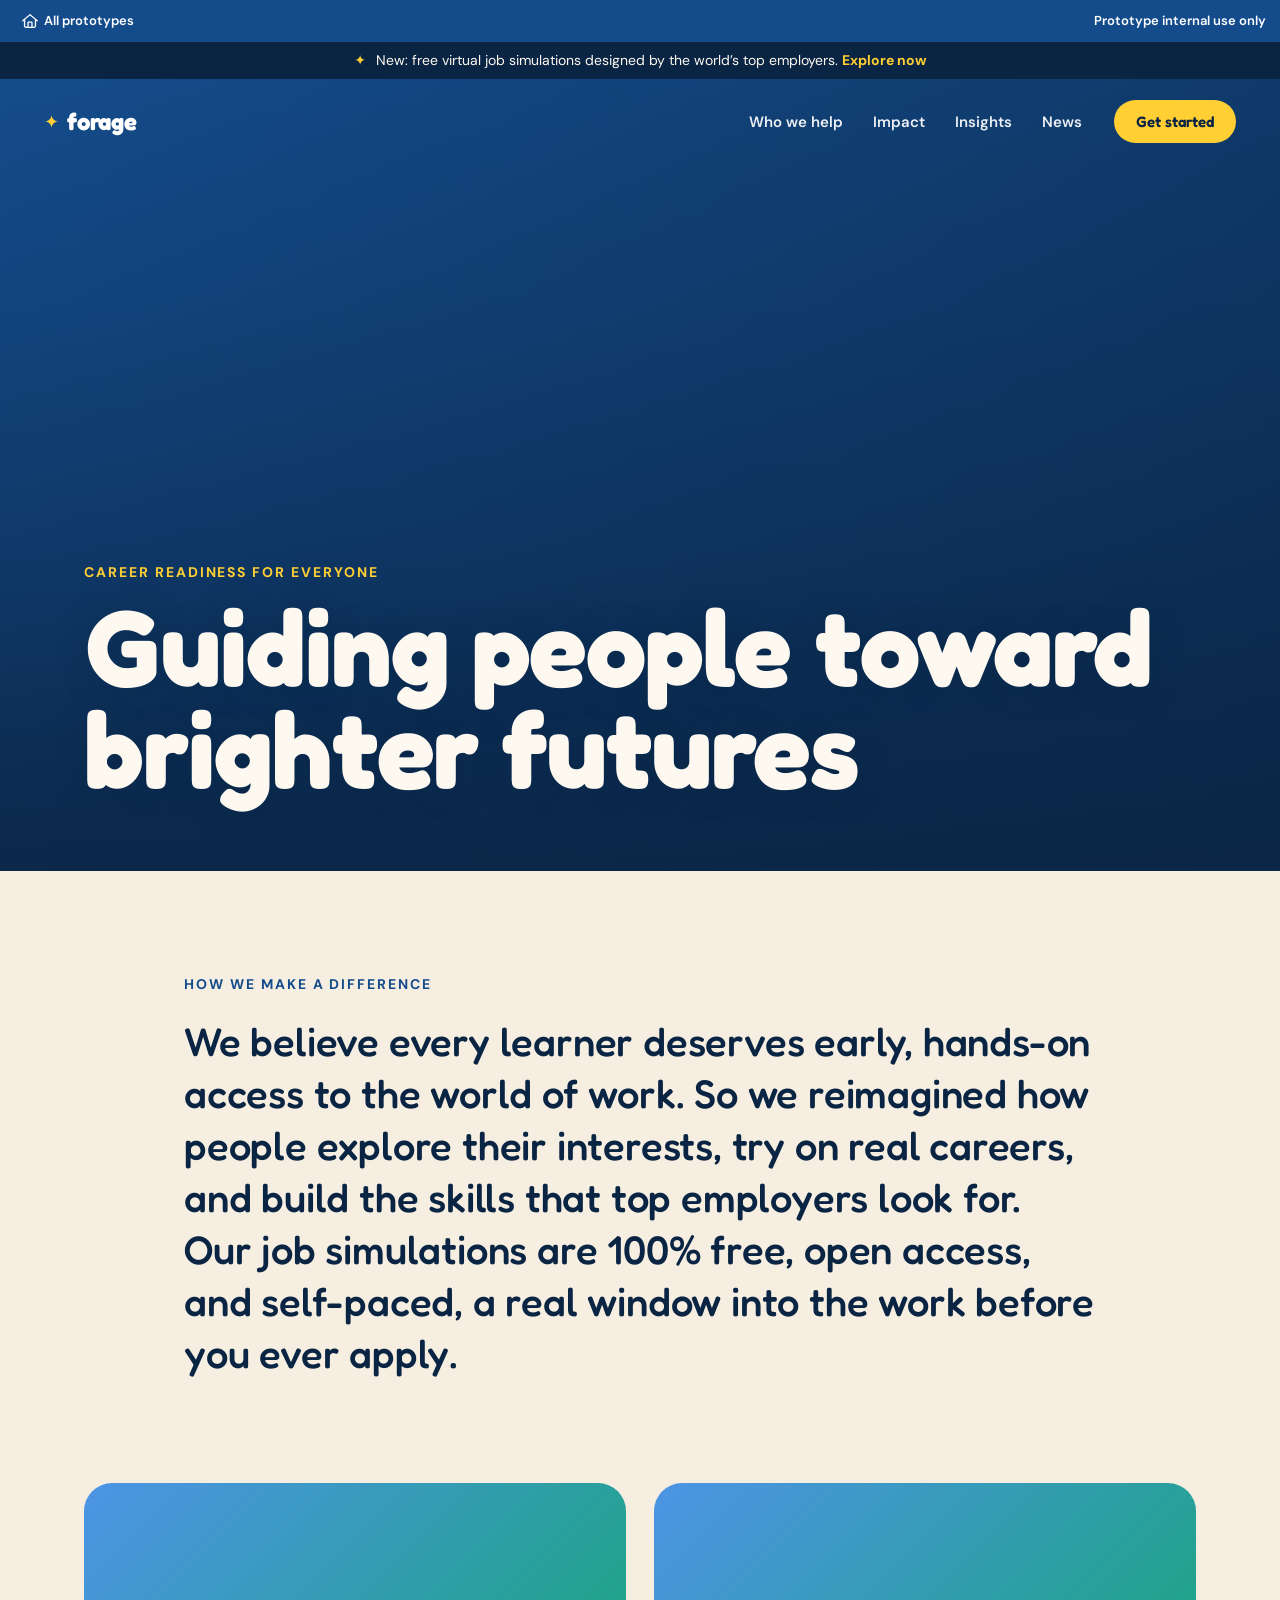
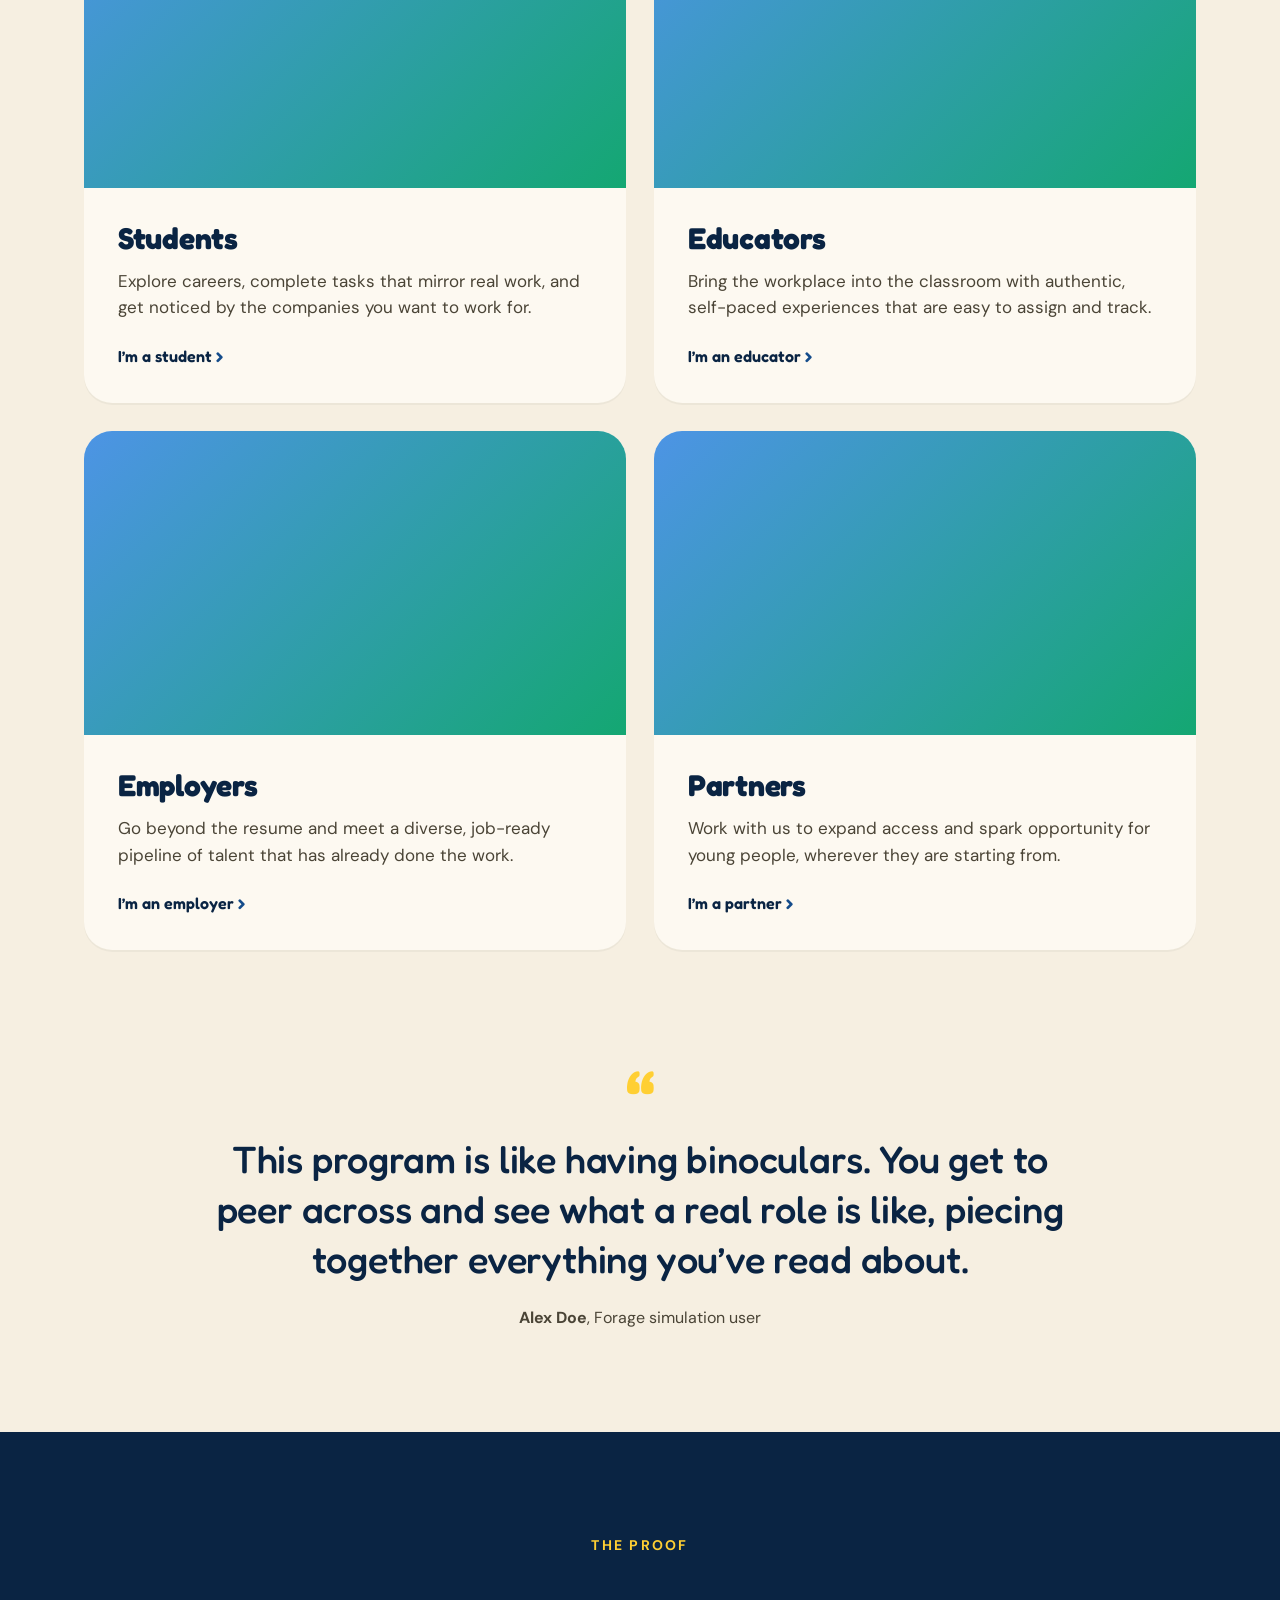
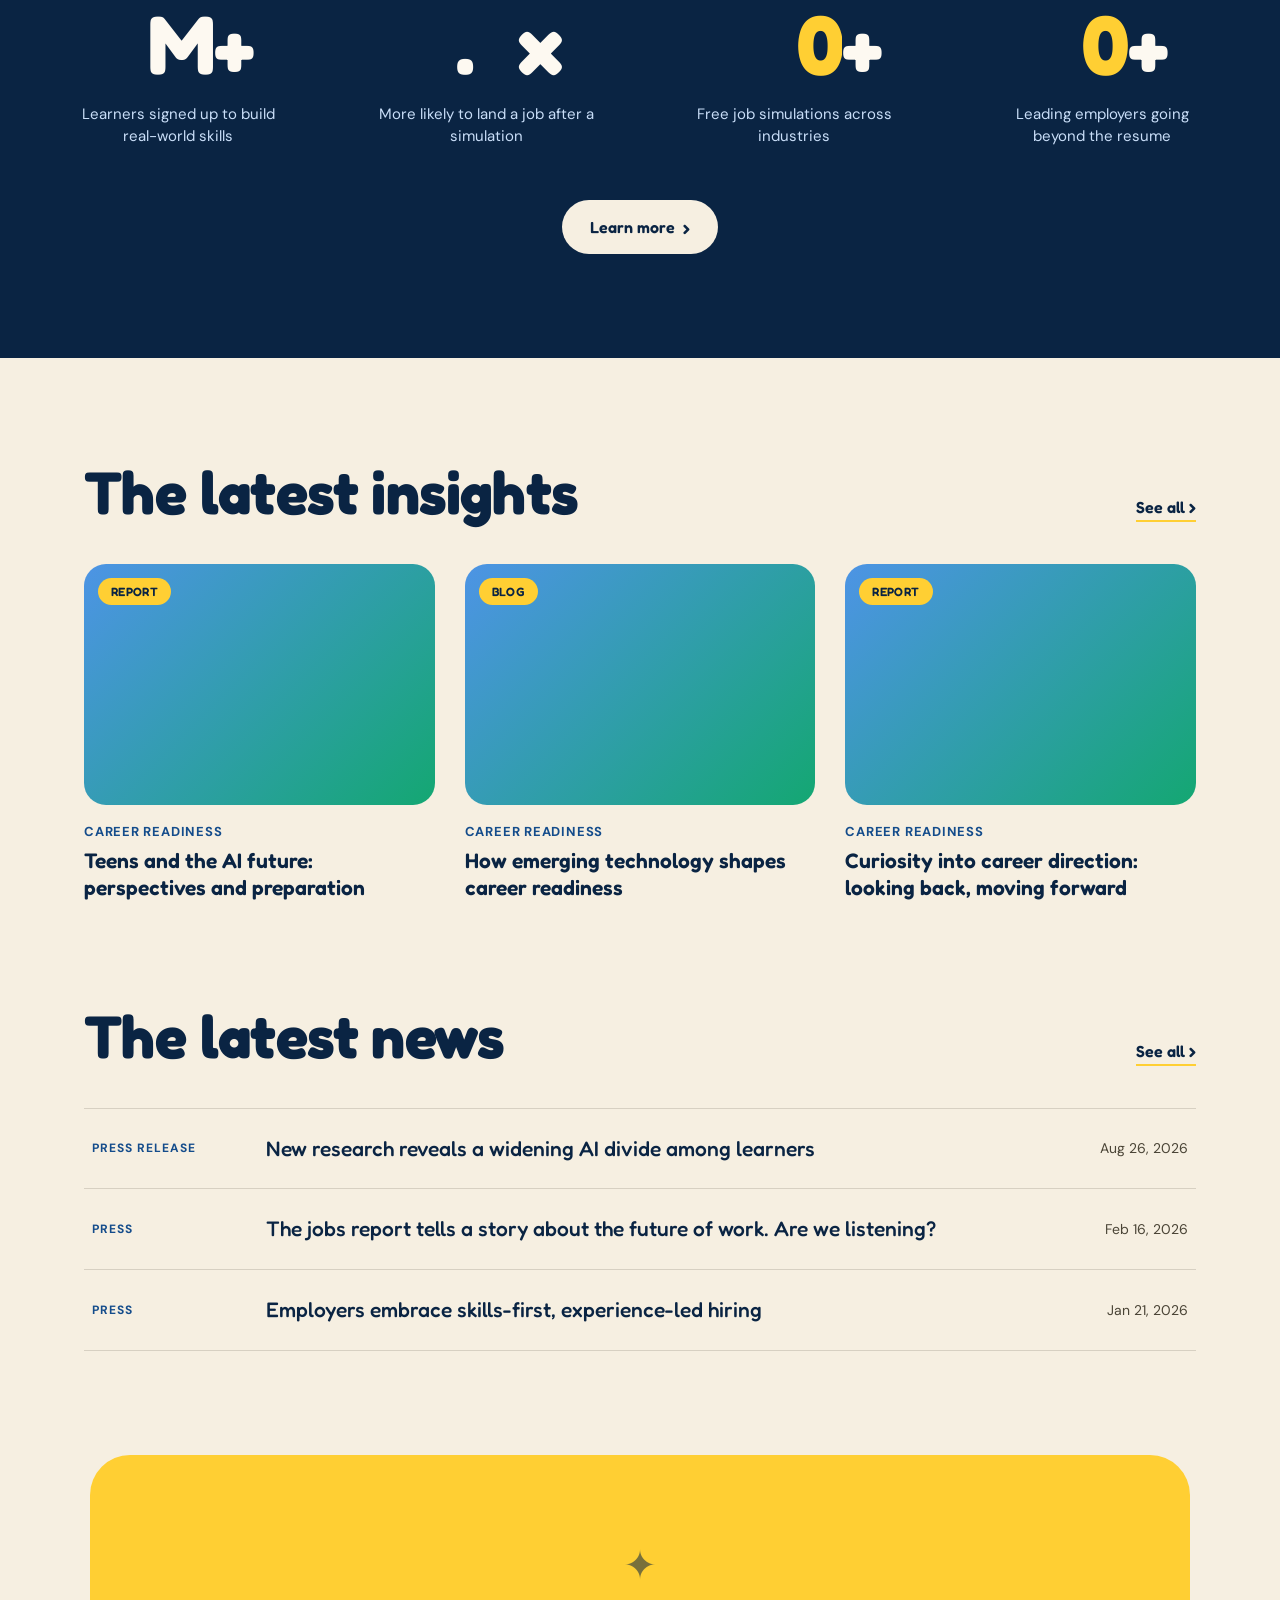
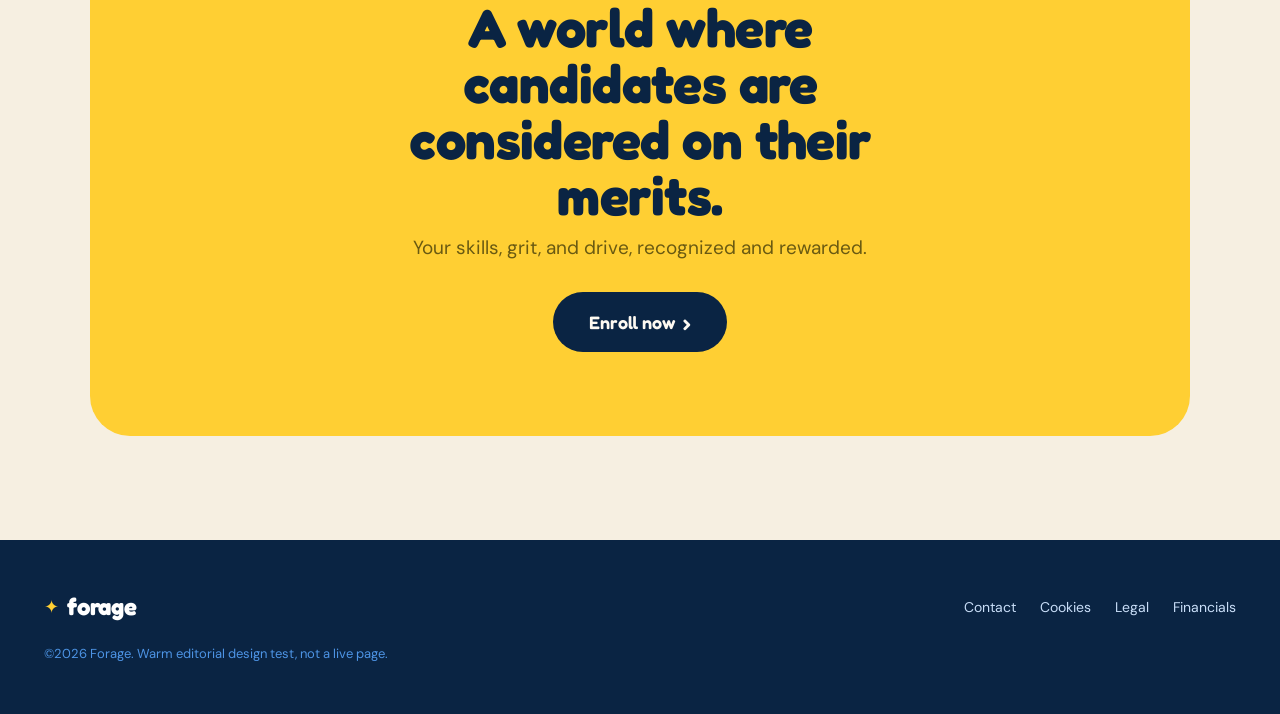
==== commit e68607e1: "Rebuild Career Lab with warm editorial charm; fix typography Redo the interactive page to actually c" ====
--- a/career-lab/index.html
+++ b/career-lab/index.html
@@ -3,41 +3,39 @@
 <head>
 <meta charset="UTF-8" />
 <meta name="viewport" content="width=device-width, initial-scale=1.0" />
-<meta name="description" content="Interactive career-readiness design test — Forage Marketing Pages prototype." />
-<title>Career Lab · Interactive Design Test</title>
-<link href="https://fonts.googleapis.com/css2?family=DM+Sans:ital,opsz,wght@0,9..40,400;0,9..40,500;0,9..40,600;0,9..40,700;0,9..40,800;0,9..40,900&display=swap" rel="stylesheet" />
+<meta name="description" content="Career readiness for brighter futures, a warm editorial design test for Forage." />
+<title>Career Lab · Brighter Futures</title>
+<link rel="preconnect" href="https://fonts.googleapis.com" />
+<link rel="preconnect" href="https://fonts.gstatic.com" crossorigin />
+<link href="https://fonts.googleapis.com/css2?family=Fredoka:wght@500;600;700&family=DM+Sans:ital,opsz,wght@0,9..40,400;0,9..40,500;0,9..40,600;0,9..40,700&display=swap" rel="stylesheet" />
 <link rel="stylesheet" href="../config/gembox-tokens.css" />
 <link rel="stylesheet" href="styles.css" />
 <script src="../shared/prototype-toolbar.js"></script>
 </head>
 <body>
 
-<!-- Scroll progress -->
 <div class="progress" id="progress" aria-hidden="true"></div>
 
 <!-- Announcement bar -->
 <div class="announce">
-  <div class="announce__marquee">
-    <span>◆ Free virtual job simulations, designed by the world's top employers</span>
-    <span>◆ 9M+ learners already building real-world skills</span>
-    <span>◆ Get noticed. Get hired.</span>
-    <span>◆ Free virtual job simulations, designed by the world's top employers</span>
-    <span>◆ 9M+ learners already building real-world skills</span>
-    <span>◆ Get noticed. Get hired.</span>
-  </div>
+  <p class="announce__text">
+    <span class="announce__spark" aria-hidden="true">✦</span>
+    New: free virtual job simulations designed by the world&rsquo;s top employers.
+    <a class="announce__link" href="#who">Explore now</a>
+  </p>
 </div>
 
 <!-- Nav -->
 <header class="nav" id="nav">
   <a class="nav__brand" href="#top">
-    <span class="nav__mark" aria-hidden="true">◆</span>
+    <span class="nav__mark" aria-hidden="true">✦</span>
     <span class="nav__name">forage</span>
   </a>
   <nav class="nav__links" aria-label="Primary">
     <a href="#who">Who we help</a>
     <a href="#impact">Impact</a>
-    <a href="#employers">Employers</a>
     <a href="#insights">Insights</a>
+    <a href="#news">News</a>
   </nav>
   <a class="btn btn--primary btn--sm nav__cta" href="#">Get started</a>
   <button class="nav__menu" aria-label="Open menu"><span></span><span></span><span></span></button>
@@ -45,97 +43,76 @@
 
 <main id="top">
 
-  <!-- Hero: mouse spotlight + parallax + kinetic type -->
+  <!-- Hero: big candid photo, chunky cream headline sitting at the bottom -->
   <section class="hero" id="hero">
-    <div class="hero__spot" id="spot" aria-hidden="true"></div>
-    <div class="hero__grid" aria-hidden="true"></div>
-    <div class="hero__blob hero__blob--1" data-depth="0.10" aria-hidden="true"></div>
-    <div class="hero__blob hero__blob--2" data-depth="0.18" aria-hidden="true"></div>
-
+    <img class="hero__photo" alt=""
+         src="https://picsum.photos/seed/forage-friends/1800/1400"
+         onerror="this.classList.add('is-broken')" />
+    <div class="hero__scrim" aria-hidden="true"></div>
     <div class="hero__inner">
-      <p class="hero__eyebrow reveal">Career readiness for everyone</p>
-      <h1 class="hero__title">
-        <span class="line"><span class="word">Get</span> <span class="word">Noticed.</span></span>
-        <span class="line line--accent"><span class="word">Get</span> <span class="word">Hired.</span></span>
-      </h1>
-      <p class="hero__lede reveal">Explore careers and prepare for the job with hundreds of free job
-        simulations — a real window into the work, before you ever apply.</p>
-      <div class="hero__cta reveal">
-        <a class="btn btn--primary btn--lg" href="#">Start a simulation <span aria-hidden="true">→</span></a>
-        <a class="btn btn--ghost btn--lg" href="#impact">See the impact</a>
-      </div>
-      <div class="hero__chips reveal" aria-hidden="true">
-        <span class="chip" data-depth="0.4">Investment Banking</span>
-        <span class="chip" data-depth="0.7">Cyber Security</span>
-        <span class="chip" data-depth="0.5">Project Management</span>
-        <span class="chip" data-depth="0.9">Robotics</span>
-      </div>
-    </div>
-    <div class="hero__scrollcue" aria-hidden="true"><span></span></div>
-  </section>
-
-  <!-- Intro -->
-  <section class="intro" id="who">
-    <p class="intro__eyebrow reveal">How we make a difference</p>
-    <p class="intro__lede reveal">We believe every learner deserves early, hands-on access to the world of
-      work. We're reimagining how people explore their interests, experiment with potential careers, and
-      build the <em>real-life skills</em> that top employers look for — 100% free, open access, self-paced.</p>
-  </section>
-
-  <!-- Interactive audience switcher -->
-  <section class="who2" aria-label="Who we help">
-    <div class="who2__tabs" role="tablist" aria-label="Choose your path">
-      <button class="who2__tab is-active" role="tab" aria-selected="true" data-panel="students">I'm a Student</button>
-      <button class="who2__tab" role="tab" aria-selected="false" data-panel="educators">I'm an Educator</button>
-      <button class="who2__tab" role="tab" aria-selected="false" data-panel="employers">I'm an Employer</button>
-      <button class="who2__tab" role="tab" aria-selected="false" data-panel="partners">I'm a Partner</button>
-      <span class="who2__ink" id="ink" aria-hidden="true"></span>
-    </div>
-
-    <div class="who2__stage">
-      <article class="who2__panel is-active" data-panel="students">
-        <div class="who2__copy">
-          <h2>Discover a career you can't yet see.</h2>
-          <p>Enroll in a job simulation, complete tasks that replicate real work, then compare your
-            answers to the pros. Earn a certificate and get on employers' radar.</p>
-          <a class="btn btn--primary" href="#">Explore simulations <span aria-hidden="true">→</span></a>
-        </div>
-        <div class="who2__art who2__art--students" aria-hidden="true"><span>01</span></div>
-      </article>
-
-      <article class="who2__panel" data-panel="educators">
-        <div class="who2__copy">
-          <h2>Bring the workplace into the classroom.</h2>
-          <p>Give students authentic, self-paced experiences that map to real roles — with resources
-            that make career exploration easy to assign and easy to track.</p>
-          <a class="btn btn--primary" href="#">Resources for educators <span aria-hidden="true">→</span></a>
-        </div>
-        <div class="who2__art who2__art--educators" aria-hidden="true"><span>02</span></div>
-      </article>
-
-      <article class="who2__panel" data-panel="employers">
-        <div class="who2__copy">
-          <h2>Go beyond the resume.</h2>
-          <p>Build a diverse, job-ready pipeline. Candidates prove their skills, grit, and drive on
-            real tasks — so you meet talent that's already done the work.</p>
-          <a class="btn btn--primary" href="#">Partner with us <span aria-hidden="true">→</span></a>
-        </div>
-        <div class="who2__art who2__art--employers" aria-hidden="true"><span>03</span></div>
-      </article>
-
-      <article class="who2__panel" data-panel="partners">
-        <div class="who2__copy">
-          <h2>Scale opportunity together.</h2>
-          <p>We work with mission-driven organizations to expand access and spark innovation. Lorem
-            ipsum dolor sit amet, consectetur adipiscing elit, sed do eiusmod tempor.</p>
-          <a class="btn btn--primary" href="#">Become a partner <span aria-hidden="true">→</span></a>
-        </div>
-        <div class="who2__art who2__art--partners" aria-hidden="true"><span>04</span></div>
-      </article>
-    </div>
-  </section>
-
-  <!-- Impact / odometer stats -->
+      <p class="hero__eyebrow">Career readiness for everyone</p>
+      <h1 class="hero__title">Guiding people toward<br />brighter futures</h1>
+    </div>
+  </section>
+
+  <!-- Mission -->
+  <section class="mission" id="who">
+    <p class="mission__eyebrow reveal">How we make a difference</p>
+    <p class="mission__lede reveal">
+      We believe every learner deserves early, hands-on access to the world of work. So we
+      reimagined how people explore their interests, try on real careers, and build the skills
+      that top employers look for. Our job simulations are 100% free, open access, and
+      self-paced, a real window into the work before you ever apply.
+    </p>
+  </section>
+
+  <!-- Audience cards, editorial with photos -->
+  <section class="aud" aria-label="Who we help">
+    <article class="acard reveal">
+      <div class="acard__photo"><img alt="" src="https://picsum.photos/seed/forage-student/900/700" onerror="this.classList.add('is-broken')" /></div>
+      <div class="acard__body">
+        <h2 class="acard__title">Students</h2>
+        <p class="acard__desc">Explore careers, complete tasks that mirror real work, and get noticed by the companies you want to work for.</p>
+        <a class="acard__link" href="#">I&rsquo;m a student <span aria-hidden="true">›</span></a>
+      </div>
+    </article>
+
+    <article class="acard reveal">
+      <div class="acard__photo"><img alt="" src="https://picsum.photos/seed/forage-teacher/900/700" onerror="this.classList.add('is-broken')" /></div>
+      <div class="acard__body">
+        <h2 class="acard__title">Educators</h2>
+        <p class="acard__desc">Bring the workplace into the classroom with authentic, self-paced experiences that are easy to assign and track.</p>
+        <a class="acard__link" href="#">I&rsquo;m an educator <span aria-hidden="true">›</span></a>
+      </div>
+    </article>
+
+    <article class="acard reveal">
+      <div class="acard__photo"><img alt="" src="https://picsum.photos/seed/forage-team/900/700" onerror="this.classList.add('is-broken')" /></div>
+      <div class="acard__body">
+        <h2 class="acard__title">Employers</h2>
+        <p class="acard__desc">Go beyond the resume and meet a diverse, job-ready pipeline of talent that has already done the work.</p>
+        <a class="acard__link" href="#">I&rsquo;m an employer <span aria-hidden="true">›</span></a>
+      </div>
+    </article>
+
+    <article class="acard reveal">
+      <div class="acard__photo"><img alt="" src="https://picsum.photos/seed/forage-partner/900/700" onerror="this.classList.add('is-broken')" /></div>
+      <div class="acard__body">
+        <h2 class="acard__title">Partners</h2>
+        <p class="acard__desc">Work with us to expand access and spark opportunity for young people, wherever they are starting from.</p>
+        <a class="acard__link" href="#">I&rsquo;m a partner <span aria-hidden="true">›</span></a>
+      </div>
+    </article>
+  </section>
+
+  <!-- Quote -->
+  <section class="quote">
+    <span class="quote__mark" aria-hidden="true">&ldquo;</span>
+    <blockquote class="quote__text reveal">This program is like having binoculars. You get to peer across and see what a real role is like, piecing together everything you&rsquo;ve read about.</blockquote>
+    <p class="quote__cite reveal"><strong>Alex Doe</strong>, Forage simulation user</p>
+  </section>
+
+  <!-- Impact, odometer counters on navy -->
   <section class="impact" id="impact">
     <p class="impact__eyebrow reveal">The proof</p>
     <div class="impact__grid">
@@ -156,70 +133,77 @@
         <p class="stat__label">Leading employers going beyond the resume</p>
       </div>
     </div>
-  </section>
-
-  <!-- Employer marquee -->
-  <section class="brands" id="employers">
-    <p class="brands__label reveal">Employers going beyond the resume</p>
-    <div class="brands__track">
-      <div class="brands__row" id="brandsRow">
-        <span>Northwind</span><span>Meridian</span><span>Vantage</span><span>Kestrel</span>
-        <span>Solaris</span><span>Brightwell</span><span>Copperline</span><span>Halcyon</span>
-        <span>Northwind</span><span>Meridian</span><span>Vantage</span><span>Kestrel</span>
-        <span>Solaris</span><span>Brightwell</span><span>Copperline</span><span>Halcyon</span>
-      </div>
-    </div>
-  </section>
-
-  <!-- Testimonial -->
-  <section class="quote">
-    <blockquote class="quote__text reveal">"This program is like having binoculars — you get to peer
-      across and see what a real role is like, piecing together everything you've read about."</blockquote>
-    <p class="quote__cite reveal"><strong>Alex Doe</strong> · Forage Simulation User</p>
+    <a class="btn btn--cream" href="#">Learn more <span aria-hidden="true">›</span></a>
   </section>
 
   <!-- Insights -->
   <section class="insights" id="insights">
     <div class="insights__head">
-      <h2 class="section-title reveal">The&nbsp;Latest&nbsp;Insights</h2>
-      <a class="section-see reveal" href="#">See all <span aria-hidden="true">→</span></a>
+      <h2 class="section-title reveal">The latest insights</h2>
+      <a class="section-see reveal" href="#">See all <span aria-hidden="true">›</span></a>
     </div>
     <div class="insights__grid">
       <article class="post reveal">
-        <div class="post__thumb post__thumb--a"><span class="post__badge">Report</span></div>
+        <div class="post__photo"><img alt="" src="https://picsum.photos/seed/forage-ai/900/620" onerror="this.classList.add('is-broken')" /><span class="post__badge">Report</span></div>
         <p class="post__kicker">Career Readiness</p>
-        <h3 class="post__title">Teens and the AI Future: Perspectives and Preparation</h3>
+        <h3 class="post__title">Teens and the AI future: perspectives and preparation</h3>
       </article>
       <article class="post reveal">
-        <div class="post__thumb post__thumb--b"><span class="post__badge">Blog</span></div>
+        <div class="post__photo"><img alt="" src="https://picsum.photos/seed/forage-tech/900/620" onerror="this.classList.add('is-broken')" /><span class="post__badge">Blog</span></div>
         <p class="post__kicker">Career Readiness</p>
-        <h3 class="post__title">How Emerging Technology Shapes Career Readiness</h3>
+        <h3 class="post__title">How emerging technology shapes career readiness</h3>
       </article>
       <article class="post reveal">
-        <div class="post__thumb post__thumb--c"><span class="post__badge">Report</span></div>
+        <div class="post__photo"><img alt="" src="https://picsum.photos/seed/forage-curiosity/900/620" onerror="this.classList.add('is-broken')" /><span class="post__badge">Report</span></div>
         <p class="post__kicker">Career Readiness</p>
-        <h3 class="post__title">Curiosity into Career Direction: Looking Back, Moving Forward</h3>
+        <h3 class="post__title">Curiosity into career direction: looking back, moving forward</h3>
       </article>
     </div>
   </section>
 
-  <!-- CTA band -->
-  <section class="cta-band">
-    <div class="cta-band__inner reveal">
-      <h2 class="cta-band__title">A world where candidates are considered on their merits.</h2>
-      <p class="cta-band__sub">Your skills, grit, and drive — recognized and rewarded.</p>
-      <a class="btn btn--dark btn--lg" href="#">Enroll now <span aria-hidden="true">→</span></a>
+  <!-- News -->
+  <section class="news" id="news">
+    <div class="news__head">
+      <h2 class="section-title reveal">The latest news</h2>
+      <a class="section-see reveal" href="#">See all <span aria-hidden="true">›</span></a>
+    </div>
+    <ul class="news__list">
+      <li class="news__item reveal">
+        <span class="news__tag">Press Release</span>
+        <p class="news__headline">New research reveals a widening AI divide among learners</p>
+        <span class="news__date">Aug 26, 2026</span>
+      </li>
+      <li class="news__item reveal">
+        <span class="news__tag">Press</span>
+        <p class="news__headline">The jobs report tells a story about the future of work. Are we listening?</p>
+        <span class="news__date">Feb 16, 2026</span>
+      </li>
+      <li class="news__item reveal">
+        <span class="news__tag">Press</span>
+        <p class="news__headline">Employers embrace skills-first, experience-led hiring</p>
+        <span class="news__date">Jan 21, 2026</span>
+      </li>
+    </ul>
+  </section>
+
+  <!-- CTA -->
+  <section class="cta">
+    <div class="cta__inner reveal">
+      <span class="cta__spark" aria-hidden="true">✦</span>
+      <h2 class="cta__title">A world where candidates are considered on their merits.</h2>
+      <p class="cta__sub">Your skills, grit, and drive, recognized and rewarded.</p>
+      <a class="btn btn--dark btn--lg" href="#">Enroll now <span aria-hidden="true">›</span></a>
     </div>
   </section>
 
 </main>
 
 <footer class="site-footer">
-  <div class="site-footer__brand"><span class="nav__mark" aria-hidden="true">◆</span><span class="nav__name">forage</span></div>
+  <div class="site-footer__brand"><span class="nav__mark" aria-hidden="true">✦</span><span class="nav__name">forage</span></div>
   <nav class="site-footer__links" aria-label="Footer">
     <a href="#">Contact</a><a href="#">Cookies</a><a href="#">Legal</a><a href="#">Financials</a>
   </nav>
-  <p class="site-footer__copy">©2026 Forage. Interactive design test — not a live page.</p>
+  <p class="site-footer__copy">&copy;2026 Forage. Warm editorial design test, not a live page.</p>
 </footer>
 
 <script src="script.js"></script>
--- a/career-lab/styles.css
+++ b/career-lab/styles.css
@@ -1,235 +1,193 @@
-/* Career Lab — interactive design test.
-   Structure/interaction ideas inspired by britebound.org; copy adapted from theforage.com + lorem ipsum.
-   Colors pull from Gembox tokens (../config/gembox-tokens.css); a few effects break from Gembox on purpose. */
+/* Career Lab, warm editorial design test.
+   Charm cues from britebound.org: warm cream + navy + sunny gold, a chunky rounded
+   friendly display face, big candid photography, generous confident layout.
+   Colors pull from Gembox tokens where possible; a warm cream is added locally. */
 
 :root {
+  --cream: #f6efe1;
+  --cream-2: #fdf9f1;
+  --navy: var(--gb-core-navy-900);
+  --navy-2: var(--gb-core-navy-800);
+  --gold: #ffcf33;
+  --gold-2: var(--gb-core-yellow-400);
   --ink: var(--gb-core-navy-900);
-  --ink-2: var(--gb-core-navy-800);
-  --paper: var(--gb-core-navy-000);
-  --jade: var(--gb-core-jade-400);
-  --jade-deep: var(--gb-core-jade-600);
-  --gold: var(--gb-core-yellow-200);
-  --gold-2: var(--gb-core-yellow-300);
-  --sky: var(--gb-core-navy-300);
-  --ease: cubic-bezier(0.16, 1, 0.3, 1);
+  --body: #4a4436;
+  --ease: cubic-bezier(0.22, 1, 0.36, 1);
+  --display: 'Fredoka', 'DM Sans', system-ui, sans-serif;
+  --sans: var(--gb-font-family-sans, 'DM Sans', system-ui, sans-serif);
 }
 
 *, *::before, *::after { box-sizing: border-box; }
 
 body {
   margin: 0;
-  font-family: var(--gb-font-family-sans, 'DM Sans', system-ui, sans-serif);
-  color: var(--ink);
-  background: var(--gb-ui-white);
+  font-family: var(--sans);
+  color: var(--body);
+  background: var(--cream);
   -webkit-font-smoothing: antialiased;
   overflow-x: hidden;
 }
-img { max-width: 100%; }
+img { max-width: 100%; display: block; }
 a { color: inherit; }
-@media (prefers-reduced-motion: reduce) {
-  * { animation: none !important; transition: none !important; }
-}
+@media (prefers-reduced-motion: reduce) { * { animation: none !important; transition: none !important; } }
+
+/* broken photos degrade to a warm wash, never a broken-image icon */
+img.is-broken { visibility: hidden; }
 
 /* ── Buttons ─────────────────────────────────────────────── */
 .btn {
   --by: 0;
   display: inline-flex; align-items: center; gap: 8px;
-  padding: 14px 24px; border-radius: 999px;
-  font-size: 16px; font-weight: 700; text-decoration: none;
-  border: 2px solid transparent; cursor: pointer;
-  transform: translateY(var(--by));
-  transition: transform .25s var(--ease), background .2s ease, color .2s ease, border-color .2s ease, box-shadow .25s ease;
-}
-.btn span { transition: transform .25s var(--ease); }
+  padding: 15px 26px; border-radius: 999px;
+  font-family: var(--display); font-size: 16px; font-weight: 600; text-decoration: none;
+  border: 2px solid transparent; cursor: pointer; transform: translateY(var(--by));
+  transition: transform .25s var(--ease), background .2s ease, color .2s ease, box-shadow .25s var(--ease);
+}
+.btn span { transition: transform .25s var(--ease); font-size: 1.2em; line-height: 0; }
 .btn:hover span { transform: translateX(4px); }
-.btn--sm { padding: 9px 18px; font-size: 14px; }
-.btn--lg { padding: 16px 30px; font-size: 17px; }
-.btn--primary { color: var(--ink); background: var(--gold-2); }
-.btn--primary:hover { --by: -3px; box-shadow: 0 12px 30px -8px rgba(255,212,59,.6); }
-.btn--ghost { color: #fff; background: transparent; border-color: rgba(255,255,255,.35); }
-.btn--ghost:hover { background: rgba(255,255,255,.10); border-color: #fff; }
-.btn--dark { color: #fff; background: var(--ink); }
-.btn--dark:hover { --by: -3px; box-shadow: 0 14px 34px -10px rgba(10,36,67,.55); }
+.btn--sm { padding: 10px 20px; font-size: 15px; }
+.btn--lg { padding: 17px 34px; font-size: 18px; }
+.btn--primary { color: var(--navy); background: var(--gold); }
+.btn--primary:hover { --by: -3px; box-shadow: 0 14px 28px -12px rgba(250,176,5,.85); }
+.btn--cream { color: var(--navy); background: var(--cream); }
+.btn--cream:hover { --by: -3px; box-shadow: 0 14px 30px -12px rgba(0,0,0,.5); }
+.btn--dark { color: var(--cream-2); background: var(--navy); }
+.btn--dark:hover { --by: -3px; box-shadow: 0 16px 34px -14px rgba(10,36,67,.7); }
 
 /* ── Scroll progress ─────────────────────────────────────── */
-.progress {
-  position: fixed; top: 0; left: 0; height: 3px; width: 0;
-  background: linear-gradient(90deg, var(--jade), var(--gold-2));
-  z-index: 60; transition: width .1s linear;
-}
+.progress { position: fixed; top: 0; left: 0; height: 3px; width: 0; z-index: 60;
+  background: var(--gold); transition: width .1s linear; }
 
 /* ── Reveal on scroll ────────────────────────────────────── */
-.reveal { opacity: 0; transform: translateY(28px); transition: opacity .7s var(--ease), transform .7s var(--ease); }
+.reveal { opacity: 0; transform: translateY(26px); transition: opacity .7s var(--ease), transform .7s var(--ease); }
 .reveal.is-in { opacity: 1; transform: none; }
 
 /* ── Section titles ──────────────────────────────────────── */
-.section-title { margin: 0; font-size: clamp(32px, 5vw, 56px); font-weight: 800; letter-spacing: -.02em; line-height: 1; }
-.section-see { text-decoration: none; font-weight: 700; color: var(--jade-deep); white-space: nowrap; }
-.section-see:hover { text-decoration: underline; }
-
-/* ── Announcement marquee ────────────────────────────────── */
-.announce { background: var(--ink); color: var(--gold); overflow: hidden; }
-.announce__marquee { display: flex; gap: 48px; white-space: nowrap; padding: 9px 0; width: max-content;
-  animation: marquee 26s linear infinite; font-size: 13px; font-weight: 600; letter-spacing: .02em; }
-.announce__marquee span { flex: none; }
-@keyframes marquee { to { transform: translateX(-50%); } }
-
-/* ── Nav (transforms on scroll) ──────────────────────────── */
-.nav {
-  position: sticky; top: 0; z-index: 50;
-  display: flex; align-items: center; gap: 32px;
-  padding: 20px 40px;
-  transition: padding .3s var(--ease), background .3s ease, box-shadow .3s ease, border-color .3s ease;
-  background: transparent; border-bottom: 1px solid transparent;
-}
-.nav.is-stuck { padding: 12px 40px; background: rgba(255,255,255,.9); backdrop-filter: blur(12px);
-  border-bottom-color: var(--gb-ui-border); box-shadow: 0 6px 24px -18px rgba(10,36,67,.6); }
+.section-title { margin: 0; font-family: var(--display); font-size: clamp(34px, 5vw, 60px);
+  font-weight: 700; letter-spacing: -.01em; line-height: 1; color: var(--navy); }
+.section-see { text-decoration: none; font-family: var(--display); font-weight: 600; color: var(--navy);
+  white-space: nowrap; border-bottom: 2px solid var(--gold); padding-bottom: 2px; }
+.section-see span { font-size: 1.2em; }
+.section-see:hover { color: var(--gb-core-navy-500); }
+
+/* ── Announcement bar ────────────────────────────────────── */
+.announce { background: var(--navy); color: var(--cream-2); text-align: center; }
+.announce__text { margin: 0; padding: 11px 20px; font-size: 14px; }
+.announce__spark { color: var(--gold); margin-right: 6px; }
+.announce__link { color: var(--gold); text-decoration: none; font-weight: 700; border-bottom: 1px solid transparent; }
+.announce__link:hover { border-bottom-color: var(--gold); }
+
+/* ── Nav ─────────────────────────────────────────────────── */
+.nav { position: sticky; top: 0; z-index: 50; display: flex; align-items: center; gap: 32px;
+  padding: 20px 44px; background: transparent; transition: padding .3s var(--ease), background .3s ease, box-shadow .3s ease; }
+.nav.is-stuck { padding: 12px 44px; background: var(--cream-2); box-shadow: 0 8px 26px -20px rgba(0,0,0,.6); }
 .nav__brand { display: flex; align-items: center; gap: 8px; text-decoration: none; }
-.nav__mark { color: var(--jade); font-size: 20px; transition: transform .5s var(--ease); }
-.nav__brand:hover .nav__mark { transform: rotate(180deg); }
-.nav__name { font-weight: 800; font-size: 22px; letter-spacing: -.02em; color: #fff; transition: color .3s ease; }
-.nav.is-stuck .nav__name { color: var(--gb-ui-brand); }
-.nav__links { display: flex; gap: 28px; margin-left: auto; }
-.nav__links a { position: relative; text-decoration: none; font-weight: 500; font-size: 15px; color: rgba(255,255,255,.9); transition: color .3s ease; }
-.nav.is-stuck .nav__links a { color: var(--gb-ui-text); }
-.nav__links a::after { content: ""; position: absolute; left: 0; bottom: -6px; height: 2px; width: 0; background: var(--jade); transition: width .3s var(--ease); }
+.nav__mark { color: var(--gold); font-size: 18px; transition: transform .6s var(--ease); }
+.nav__brand:hover .nav__mark { transform: rotate(180deg) scale(1.15); }
+.nav__name { font-family: var(--display); font-weight: 700; font-size: 24px; letter-spacing: -.01em; color: #fff; transition: color .3s ease; }
+.nav.is-stuck .nav__name { color: var(--navy); }
+.nav__links { display: flex; gap: 30px; margin-left: auto; }
+.nav__links a { position: relative; text-decoration: none; font-weight: 600; font-size: 15px; color: rgba(255,255,255,.92); transition: color .3s ease; }
+.nav.is-stuck .nav__links a { color: var(--navy); }
+.nav__links a::after { content: ""; position: absolute; left: 0; bottom: -6px; height: 2px; width: 0; background: var(--gold); transition: width .3s var(--ease); }
 .nav__links a:hover::after { width: 100%; }
-.nav__cta { margin-left: 4px; }
 .nav__menu { display: none; flex-direction: column; gap: 5px; margin-left: auto; background: none; border: 0; cursor: pointer; padding: 6px; }
 .nav__menu span { width: 24px; height: 2px; background: #fff; border-radius: 2px; }
-.nav.is-stuck .nav__menu span { background: var(--gb-ui-text); }
+.nav.is-stuck .nav__menu span { background: var(--navy); }
 
 /* ── Hero ────────────────────────────────────────────────── */
-.hero {
-  position: relative; min-height: 100vh; margin-top: -84px; padding-top: 84px;
-  display: flex; align-items: center; overflow: hidden;
-  background: radial-gradient(140% 120% at 15% 10%, var(--gb-core-navy-500), var(--gb-core-navy-800) 55%, var(--gb-core-navy-900));
-  color: #fff;
-}
-.hero__grid { position: absolute; inset: 0; background-image:
-    linear-gradient(rgba(118,173,235,.10) 1px, transparent 1px),
-    linear-gradient(90deg, rgba(118,173,235,.10) 1px, transparent 1px);
-  background-size: 64px 64px; mask-image: radial-gradient(80% 80% at 50% 40%, #000, transparent); }
-.hero__spot { position: absolute; inset: 0; pointer-events: none;
-  background: radial-gradient(340px 340px at var(--mx,70%) var(--my,30%), rgba(56,201,140,.28), transparent 70%);
-  transition: background .12s linear; }
-.hero__blob { position: absolute; border-radius: 50%; filter: blur(60px); opacity: .5; will-change: transform; }
-.hero__blob--1 { width: 420px; height: 420px; top: -80px; right: -60px; background: var(--gb-core-jade-500); }
-.hero__blob--2 { width: 360px; height: 360px; bottom: -100px; left: -80px; background: var(--gb-core-navy-400); opacity: .6; }
-
-.hero__inner { position: relative; z-index: 2; max-width: 1160px; margin: 0 auto; padding: 40px; width: 100%; }
-.hero__eyebrow { margin: 0 0 18px; color: var(--jade); font-weight: 700; letter-spacing: .16em; text-transform: uppercase; font-size: 14px; }
-.hero__title { margin: 0 0 24px; font-size: clamp(52px, 10vw, 132px); font-weight: 900; line-height: .9; letter-spacing: -.035em; }
-.hero__title .line { display: block; overflow: hidden; }
-.hero__title .line--accent { color: var(--gold); }
-.hero__title .word { display: inline-block; transform: translateY(110%); }
-.hero__title .word.is-in { transform: translateY(0); transition: transform .9s var(--ease); }
-.hero__lede { max-width: 46ch; margin: 0 0 32px; font-size: clamp(17px, 2vw, 21px); line-height: 1.5; color: rgba(255,255,255,.85); }
-.hero__cta { display: flex; flex-wrap: wrap; gap: 14px; margin-bottom: 44px; }
-.hero__chips { display: flex; flex-wrap: wrap; gap: 12px; }
-.chip { padding: 8px 16px; border-radius: 999px; font-size: 14px; font-weight: 600;
-  background: rgba(255,255,255,.08); border: 1px solid rgba(255,255,255,.16); backdrop-filter: blur(4px);
-  will-change: transform; transition: background .2s ease, transform .2s var(--ease); }
-.chip:hover { background: rgba(56,201,140,.22); transform: translateY(-3px); }
-.hero__scrollcue { position: absolute; left: 50%; bottom: 26px; transform: translateX(-50%); z-index: 2;
-  width: 26px; height: 42px; border: 2px solid rgba(255,255,255,.4); border-radius: 999px; }
-.hero__scrollcue span { position: absolute; left: 50%; top: 8px; width: 4px; height: 8px; border-radius: 2px;
-  background: #fff; transform: translateX(-50%); animation: cue 1.6s var(--ease) infinite; }
-@keyframes cue { 0% { opacity: 0; transform: translate(-50%, 0); } 40% { opacity: 1; } 100% { opacity: 0; transform: translate(-50%, 16px); } }
-
-/* ── Intro ───────────────────────────────────────────────── */
-.intro { max-width: 1160px; margin: 0 auto; padding: 100px 40px; }
-.intro__eyebrow { margin: 0 0 20px; color: var(--jade-deep); font-weight: 700; letter-spacing: .14em; text-transform: uppercase; font-size: 14px; }
-.intro__lede { margin: 0; max-width: 24ch; font-size: clamp(26px, 4vw, 46px); line-height: 1.25; font-weight: 600; letter-spacing: -.01em; max-width: 22ch; }
-.intro__lede { max-width: 60ch; }
-.intro__lede em { font-style: normal; color: var(--jade-deep); }
-
-/* ── Interactive audience switcher ───────────────────────── */
-.who2 { max-width: 1160px; margin: 0 auto; padding: 0 40px 100px; }
-.who2__tabs { position: relative; display: flex; flex-wrap: wrap; gap: 8px; margin-bottom: 28px; }
-.who2__tab { position: relative; z-index: 1; border: 0; background: none; cursor: pointer;
-  padding: 12px 22px; border-radius: 999px; font: inherit; font-weight: 700; font-size: 16px;
-  color: var(--gb-ui-subtle); transition: color .3s ease; }
-.who2__tab.is-active { color: var(--ink); }
-.who2__ink { position: absolute; z-index: 0; top: 0; left: 0; height: 100%; border-radius: 999px;
-  background: var(--gb-ui-jade-background); border: 1px solid var(--gb-core-jade-200);
-  transition: transform .4s var(--ease), width .4s var(--ease); }
-.who2__stage { position: relative; }
-.who2__panel { display: none; grid-template-columns: 1.1fr .9fr; gap: 40px; align-items: center;
-  border-radius: 28px; overflow: hidden; background: var(--gb-ui-background); border: 1px solid var(--gb-ui-border); }
-.who2__panel.is-active { display: grid; animation: fadeUp .5s var(--ease); }
-@keyframes fadeUp { from { opacity: 0; transform: translateY(16px); } to { opacity: 1; transform: none; } }
-.who2__copy { padding: 56px; }
-.who2__copy h2 { margin: 0 0 16px; font-size: clamp(26px, 3.4vw, 40px); font-weight: 800; letter-spacing: -.02em; line-height: 1.05; }
-.who2__copy p { margin: 0 0 28px; font-size: 18px; line-height: 1.55; color: var(--gb-ui-subtle); max-width: 46ch; }
-.who2__art { position: relative; min-height: 340px; display: flex; align-items: flex-end; justify-content: flex-end; padding: 28px; }
-.who2__art span { font-size: 120px; font-weight: 900; letter-spacing: -.04em; color: rgba(255,255,255,.6); mix-blend-mode: overlay; }
-.who2__art--students { background: linear-gradient(135deg, var(--gb-core-navy-400), var(--gb-core-navy-700)); }
-.who2__art--educators { background: linear-gradient(135deg, var(--gb-core-jade-400), var(--gb-core-jade-700)); }
-.who2__art--employers { background: linear-gradient(135deg, var(--gb-core-yellow-400), var(--gb-core-navy-500)); }
-.who2__art--partners { background: linear-gradient(135deg, var(--gb-core-navy-300), var(--gb-core-jade-600)); }
-
-/* ── Impact / odometer ───────────────────────────────────── */
-.impact { background: var(--ink); color: #fff; padding: 100px 40px; text-align: center; }
-.impact__eyebrow { margin: 0 0 44px; color: var(--jade); font-weight: 700; letter-spacing: .16em; text-transform: uppercase; font-size: 14px; }
-.impact__grid { max-width: 1160px; margin: 0 auto; display: grid; grid-template-columns: repeat(4, 1fr); gap: 40px; }
-.odometer { display: inline-flex; align-items: baseline; font-size: clamp(52px, 6.5vw, 84px); font-weight: 900;
-  letter-spacing: -.04em; line-height: 1; color: var(--gold); }
+.hero { position: relative; min-height: min(88vh, 820px); margin-top: -84px;
+  display: flex; align-items: flex-end; overflow: hidden;
+  background: linear-gradient(135deg, var(--gb-core-navy-500), var(--gb-core-navy-800)); }
+.hero__photo { position: absolute; inset: 0; width: 100%; height: 100%; object-fit: cover; }
+.hero__scrim { position: absolute; inset: 0;
+  background: linear-gradient(to top, rgba(10,36,67,.86) 0%, rgba(10,36,67,.35) 42%, rgba(10,36,67,.12) 72%, transparent 100%); }
+.hero__inner { position: relative; z-index: 2; width: 100%; max-width: 1200px; margin: 0 auto; padding: 0 44px 72px; }
+.hero__eyebrow { margin: 0 0 14px; color: var(--gold); font-weight: 700; letter-spacing: .14em; text-transform: uppercase; font-size: 14px; }
+.hero__title { margin: 0; font-family: var(--display); color: var(--cream-2);
+  font-size: clamp(46px, 8.4vw, 116px); font-weight: 700; line-height: .95; letter-spacing: -.01em;
+  text-shadow: 0 2px 30px rgba(10,36,67,.35); }
+
+/* ── Mission ─────────────────────────────────────────────── */
+.mission { max-width: 1000px; margin: 0 auto; padding: 104px 44px; }
+.mission__eyebrow { margin: 0 0 22px; color: var(--gb-core-navy-500); font-weight: 700; letter-spacing: .14em; text-transform: uppercase; font-size: 14px; }
+.mission__lede { margin: 0; font-family: var(--display); font-weight: 500; color: var(--navy);
+  font-size: clamp(24px, 3.4vw, 40px); line-height: 1.3; letter-spacing: -.005em; }
+
+/* ── Audience cards ──────────────────────────────────────── */
+.aud { max-width: 1200px; margin: 0 auto; padding: 0 44px 104px;
+  display: grid; grid-template-columns: repeat(2, 1fr); gap: 28px; }
+.acard { background: var(--cream-2); border-radius: 28px; overflow: hidden;
+  box-shadow: 0 2px 0 rgba(0,0,0,.04); transition: transform .35s var(--ease), box-shadow .35s var(--ease); }
+.acard:hover { transform: translateY(-6px); box-shadow: 0 30px 50px -30px rgba(10,36,67,.4); }
+.acard__photo { aspect-ratio: 16 / 9; overflow: hidden; background: linear-gradient(135deg, var(--gb-core-navy-300), var(--gb-core-jade-500)); }
+.acard__photo img { width: 100%; height: 100%; object-fit: cover; transition: transform .6s var(--ease); }
+.acard:hover .acard__photo img { transform: scale(1.05); }
+.acard__body { padding: 32px 34px 36px; }
+.acard__title { margin: 0 0 12px; font-family: var(--display); font-size: 30px; font-weight: 700; color: var(--navy); letter-spacing: -.01em; }
+.acard__desc { margin: 0 0 22px; font-size: 17px; line-height: 1.55; color: var(--body); }
+.acard__link { font-family: var(--display); font-weight: 600; font-size: 16px; color: var(--navy); text-decoration: none; }
+.acard__link span { color: var(--gb-core-navy-500); font-size: 1.25em; transition: transform .25s var(--ease); display: inline-block; }
+.acard__link:hover span { transform: translateX(4px); }
+
+/* ── Quote ───────────────────────────────────────────────── */
+.quote { max-width: 940px; margin: 0 auto; padding: 20px 44px 104px; text-align: center; position: relative; }
+.quote__mark { display: block; font-family: var(--display); font-size: 120px; line-height: .6; color: var(--gold); height: 60px; }
+.quote__text { margin: 0 0 22px; font-family: var(--display); font-weight: 500; color: var(--navy);
+  font-size: clamp(24px, 3.2vw, 38px); line-height: 1.32; letter-spacing: -.005em; }
+.quote__cite { margin: 0; color: var(--body); font-size: 16px; }
+
+/* ── Impact, odometer ────────────────────────────────────── */
+.impact { background: var(--navy); color: var(--cream-2); padding: 104px 44px; text-align: center; }
+.impact__eyebrow { margin: 0 0 48px; color: var(--gold); font-weight: 700; letter-spacing: .16em; text-transform: uppercase; font-size: 14px; }
+.impact__grid { max-width: 1200px; margin: 0 auto 52px; display: grid; grid-template-columns: repeat(4, 1fr); gap: 40px; }
+.odometer { display: inline-flex; align-items: baseline; font-family: var(--display); font-weight: 700;
+  font-size: clamp(54px, 6.5vw, 88px); letter-spacing: -.02em; line-height: 1; color: var(--gold); }
 .odometer .digit { display: inline-block; height: 1em; overflow: hidden; }
 .odometer .digit .roll { display: block; transition: transform 1.4s var(--ease); }
 .odometer .digit .roll span { display: block; height: 1em; }
-.odometer .suffix, .odometer .dot { color: var(--jade); }
+.odometer .suffix, .odometer .dot { color: var(--cream-2); }
 .stat__label { margin: 18px auto 0; max-width: 22ch; font-size: 15px; line-height: 1.5; color: var(--gb-core-navy-100); }
 
-/* ── Brands marquee ──────────────────────────────────────── */
-.brands { padding: 72px 0; background: var(--gb-ui-background); border-top: 1px solid var(--gb-ui-border); border-bottom: 1px solid var(--gb-ui-border); }
-.brands__label { text-align: center; margin: 0 0 32px; font-weight: 700; letter-spacing: .1em; text-transform: uppercase;
-  font-size: 13px; color: var(--gb-ui-subtle); }
-.brands__track { overflow: hidden; -webkit-mask-image: linear-gradient(90deg, transparent, #000 12%, #000 88%, transparent);
-  mask-image: linear-gradient(90deg, transparent, #000 12%, #000 88%, transparent); }
-.brands__row { display: flex; gap: 64px; width: max-content; align-items: center; animation: marquee 30s linear infinite; }
-.brands__row:hover { animation-play-state: paused; }
-.brands__row span { font-size: 28px; font-weight: 800; letter-spacing: -.02em; color: var(--gb-core-navy-300);
-  transition: color .2s ease; white-space: nowrap; }
-.brands__row span:hover { color: var(--gb-ui-brand); }
-
-/* ── Testimonial ─────────────────────────────────────────── */
-.quote { max-width: 940px; margin: 0 auto; padding: 100px 40px; text-align: center; }
-.quote__text { margin: 0 0 20px; font-size: clamp(24px, 3.2vw, 38px); line-height: 1.35; font-weight: 600; letter-spacing: -.01em; }
-.quote__cite { margin: 0; color: var(--gb-ui-subtle); font-size: 16px; }
-
 /* ── Insights ────────────────────────────────────────────── */
-.insights { max-width: 1160px; margin: 0 auto; padding: 20px 40px 100px; }
-.insights__head { display: flex; align-items: flex-end; justify-content: space-between; gap: 24px; margin-bottom: 40px; }
-.insights__grid { display: grid; grid-template-columns: repeat(3, 1fr); gap: 28px; }
+.insights { max-width: 1200px; margin: 0 auto; padding: 104px 44px; }
+.insights__head, .news__head { display: flex; align-items: flex-end; justify-content: space-between; gap: 24px; margin-bottom: 42px; }
+.insights__grid { display: grid; grid-template-columns: repeat(3, 1fr); gap: 30px; }
 .post { cursor: pointer; }
-.post__thumb { position: relative; aspect-ratio: 16 / 11; border-radius: 18px; margin-bottom: 16px; overflow: hidden;
-  transform: translateZ(0); transition: transform .4s var(--ease), box-shadow .4s var(--ease); }
-.post:hover .post__thumb { transform: translateY(-6px); box-shadow: 0 26px 50px -22px rgba(10,36,67,.5); }
-.post__thumb::after { content: ""; position: absolute; inset: 0; transition: transform .6s var(--ease); }
-.post:hover .post__thumb::after { transform: scale(1.08); }
-.post__thumb--a::after { background: linear-gradient(135deg, var(--gb-core-navy-400), var(--gb-core-navy-700)); }
-.post__thumb--b::after { background: linear-gradient(135deg, var(--gb-core-jade-400), var(--gb-core-jade-700)); }
-.post__thumb--c::after { background: linear-gradient(135deg, var(--gb-core-yellow-400), var(--gb-core-navy-500)); }
-.post__badge { position: absolute; z-index: 1; top: 14px; left: 14px; padding: 5px 12px; border-radius: 999px;
-  background: rgba(255,255,255,.92); font-size: 12px; font-weight: 700; letter-spacing: .04em; text-transform: uppercase; }
-.post__kicker { margin: 0 0 8px; font-size: 13px; font-weight: 700; letter-spacing: .06em; text-transform: uppercase; color: var(--jade-deep); }
-.post__title { margin: 0; font-size: 20px; font-weight: 700; line-height: 1.3; }
-.post:hover .post__title { text-decoration: underline; text-underline-offset: 3px; }
-
-/* ── CTA band ────────────────────────────────────────────── */
-.cta-band { padding: 40px; }
-.cta-band__inner { max-width: 1160px; margin: 0 auto; text-align: center; padding: 80px 40px; border-radius: 36px;
-  background: radial-gradient(120% 140% at 50% 0%, var(--gb-core-jade-400), var(--gb-core-jade-700));
-  color: #fff; position: relative; overflow: hidden; }
-.cta-band__inner::before { content: ""; position: absolute; inset: -40% -10% auto auto; width: 480px; height: 480px;
-  background: radial-gradient(circle, rgba(255,255,255,.25), transparent 70%); }
-.cta-band__title { position: relative; margin: 0 auto 12px; max-width: 18ch; font-size: clamp(30px, 4.4vw, 52px);
-  font-weight: 800; letter-spacing: -.02em; line-height: 1.05; }
-.cta-band__sub { position: relative; margin: 0 0 32px; font-size: 19px; opacity: .92; }
+.post__photo { position: relative; aspect-ratio: 16 / 11; border-radius: 22px; margin-bottom: 18px; overflow: hidden;
+  background: linear-gradient(135deg, var(--gb-core-navy-300), var(--gb-core-jade-500));
+  transition: transform .4s var(--ease), box-shadow .4s var(--ease); }
+.post:hover .post__photo { transform: translateY(-6px); box-shadow: 0 30px 50px -28px rgba(10,36,67,.4); }
+.post__photo img { width: 100%; height: 100%; object-fit: cover; transition: transform .6s var(--ease); }
+.post:hover .post__photo img { transform: scale(1.06); }
+.post__badge { position: absolute; z-index: 1; top: 14px; left: 14px; padding: 6px 13px; border-radius: 999px;
+  background: var(--gold); color: var(--navy); font-family: var(--display); font-size: 12px; font-weight: 600; letter-spacing: .03em; text-transform: uppercase; }
+.post__kicker { margin: 0 0 8px; font-size: 13px; font-weight: 700; letter-spacing: .06em; text-transform: uppercase; color: var(--gb-core-navy-500); }
+.post__title { margin: 0; font-family: var(--display); font-size: 21px; font-weight: 600; line-height: 1.28; color: var(--navy); }
+.post:hover .post__title { color: var(--gb-core-navy-500); }
+
+/* ── News ────────────────────────────────────────────────── */
+.news { max-width: 1200px; margin: 0 auto; padding: 0 44px 104px; }
+.news__list { margin: 0; padding: 0; list-style: none; }
+.news__item { display: grid; grid-template-columns: 150px 1fr auto; align-items: center; gap: 24px;
+  padding: 26px 8px; border-top: 1px solid rgba(74,68,54,.18); transition: background .2s ease, padding-left .25s var(--ease); }
+.news__item:last-child { border-bottom: 1px solid rgba(74,68,54,.18); }
+.news__item:hover { background: var(--cream-2); padding-left: 20px; }
+.news__tag { font-size: 12px; font-weight: 700; letter-spacing: .08em; text-transform: uppercase; color: var(--gb-core-navy-500); }
+.news__headline { margin: 0; font-family: var(--display); font-size: 21px; font-weight: 500; line-height: 1.32; color: var(--navy); }
+.news__date { color: var(--body); font-size: 14px; white-space: nowrap; }
+
+/* ── CTA ─────────────────────────────────────────────────── */
+.cta { padding: 0 44px 104px; }
+.cta__inner { max-width: 1100px; margin: 0 auto; text-align: center; padding: 84px 44px; border-radius: 40px;
+  background: var(--gold); color: var(--navy); position: relative; overflow: hidden; }
+.cta__spark { display: block; font-size: 40px; color: var(--navy); margin-bottom: 8px; opacity: .55; }
+.cta__title { margin: 0 auto 12px; max-width: 20ch; font-family: var(--display); font-size: clamp(30px, 4.4vw, 54px);
+  font-weight: 700; letter-spacing: -.01em; line-height: 1.04; }
+.cta__sub { margin: 0 0 32px; font-size: 19px; color: #6a5a12; }
 
 /* ── Footer ──────────────────────────────────────────────── */
-.site-footer { background: var(--ink); color: var(--gb-core-navy-100); padding: 48px 40px;
+.site-footer { background: var(--navy); color: var(--gb-core-navy-100); padding: 52px 44px;
   display: flex; flex-wrap: wrap; align-items: center; gap: 24px; }
 .site-footer__brand { display: flex; align-items: center; gap: 8px; }
 .site-footer__brand .nav__name { color: #fff; }
@@ -240,15 +198,12 @@
 
 /* ── Responsive ──────────────────────────────────────────── */
 @media (max-width: 900px) {
-  .nav { padding: 16px 20px; }
-  .nav.is-stuck { padding: 10px 20px; }
-  .nav__links, .nav__cta { display: none; }
-  .nav__menu { display: flex; }
-  .hero__inner, .intro, .who2, .insights { padding-left: 20px; padding-right: 20px; }
-  .impact { padding-left: 20px; padding-right: 20px; }
-  .impact__grid { grid-template-columns: repeat(2, 1fr); gap: 32px; }
-  .who2__panel, .who2__panel.is-active { grid-template-columns: 1fr; }
-  .who2__copy { padding: 36px; }
-  .who2__art { min-height: 200px; order: -1; }
+  .nav { padding: 16px 22px; } .nav.is-stuck { padding: 10px 22px; }
+  .nav__links, .nav__cta { display: none; } .nav__menu { display: flex; }
+  .hero__inner, .mission, .aud, .quote, .impact, .insights, .news, .cta { padding-left: 22px; padding-right: 22px; }
+  .aud { grid-template-columns: 1fr; }
+  .impact__grid { grid-template-columns: repeat(2, 1fr); gap: 34px; }
   .insights__grid { grid-template-columns: 1fr; }
-}
+  .news__item { grid-template-columns: 1fr; gap: 6px; }
+  .news__date { justify-self: start; }
+}
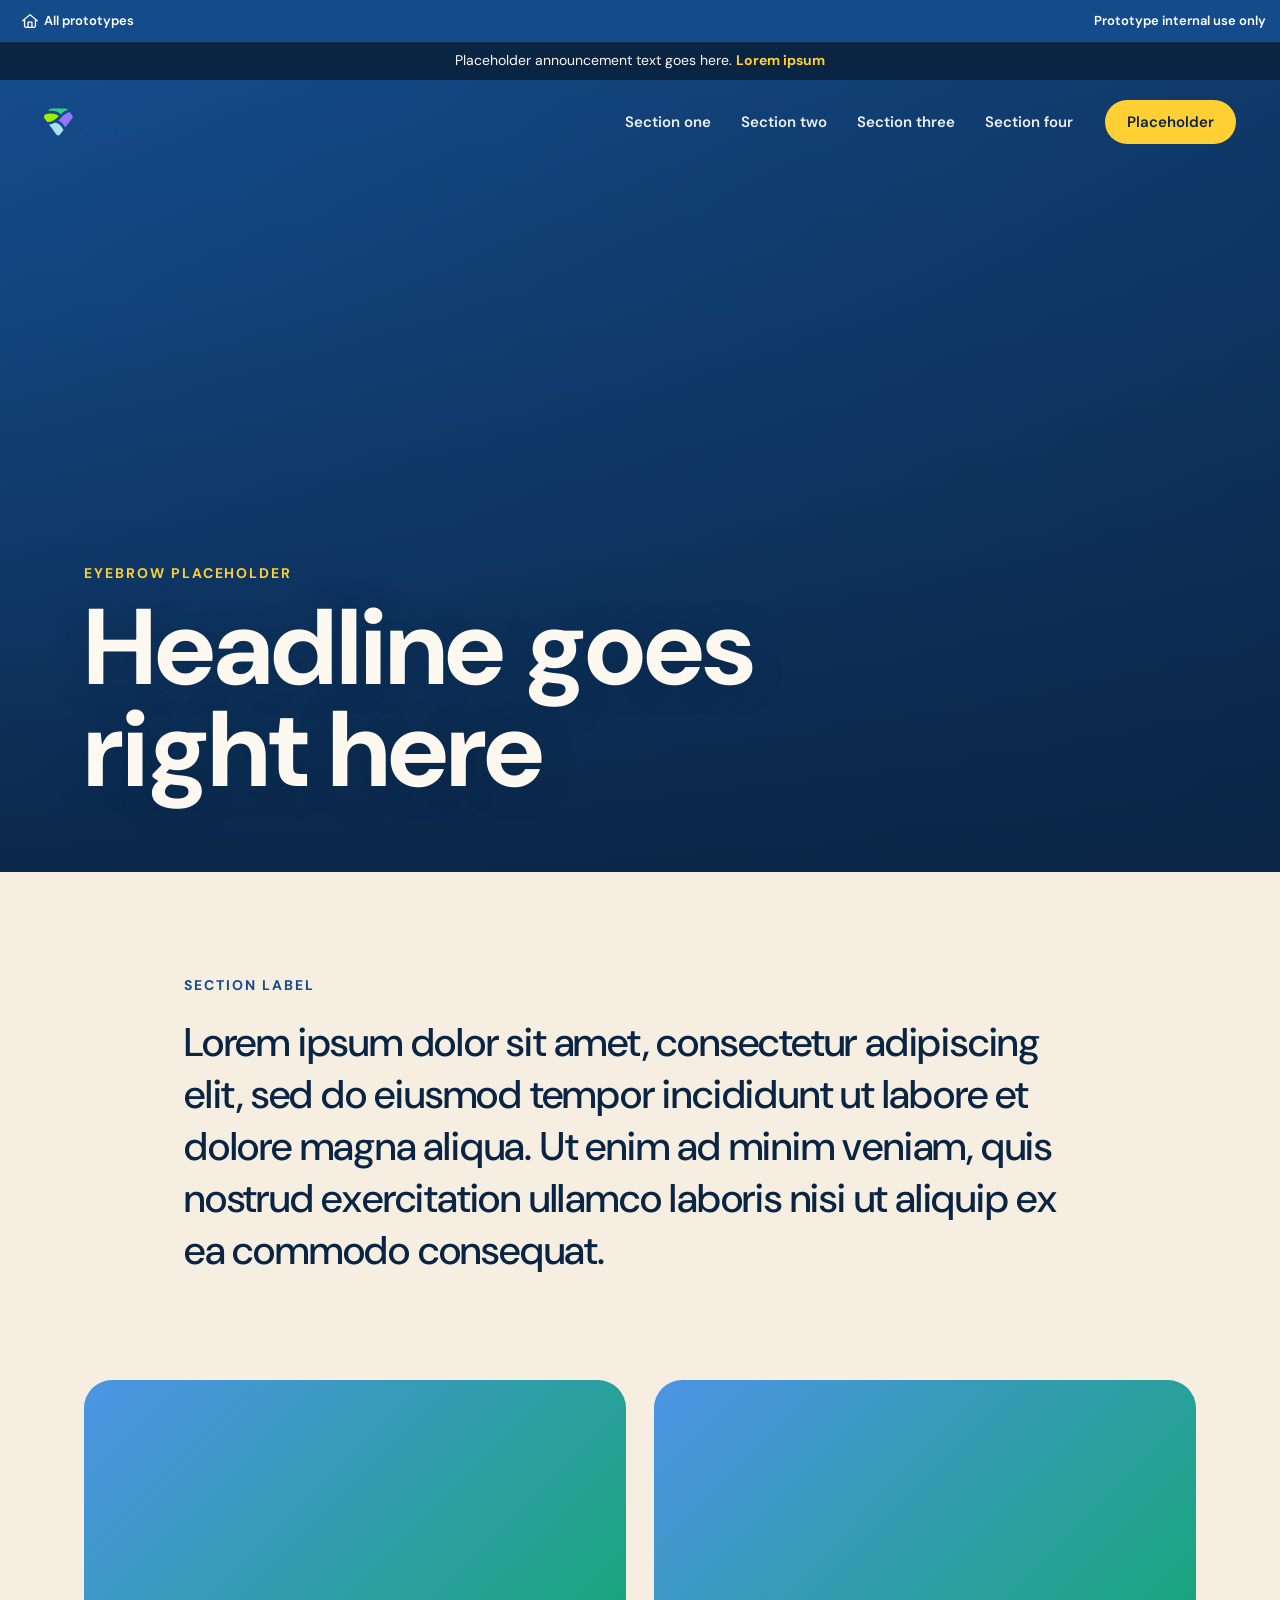
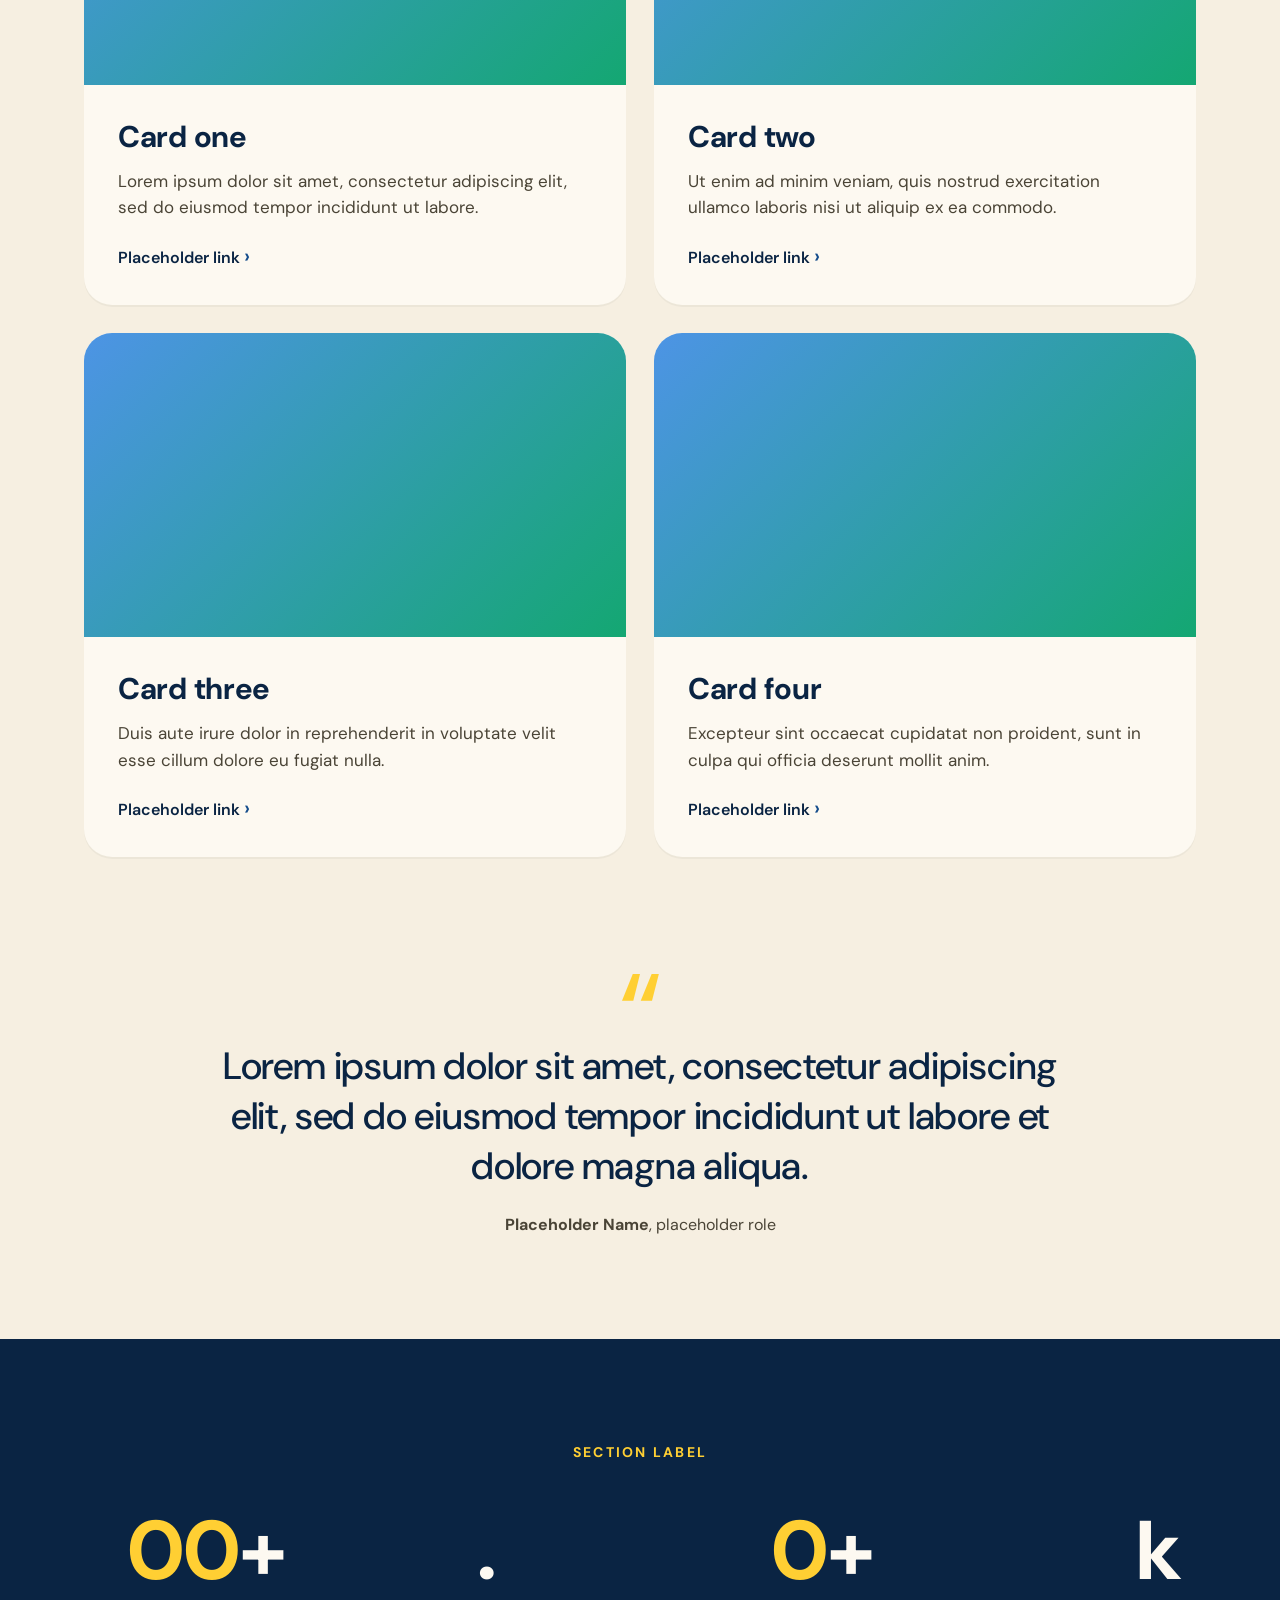
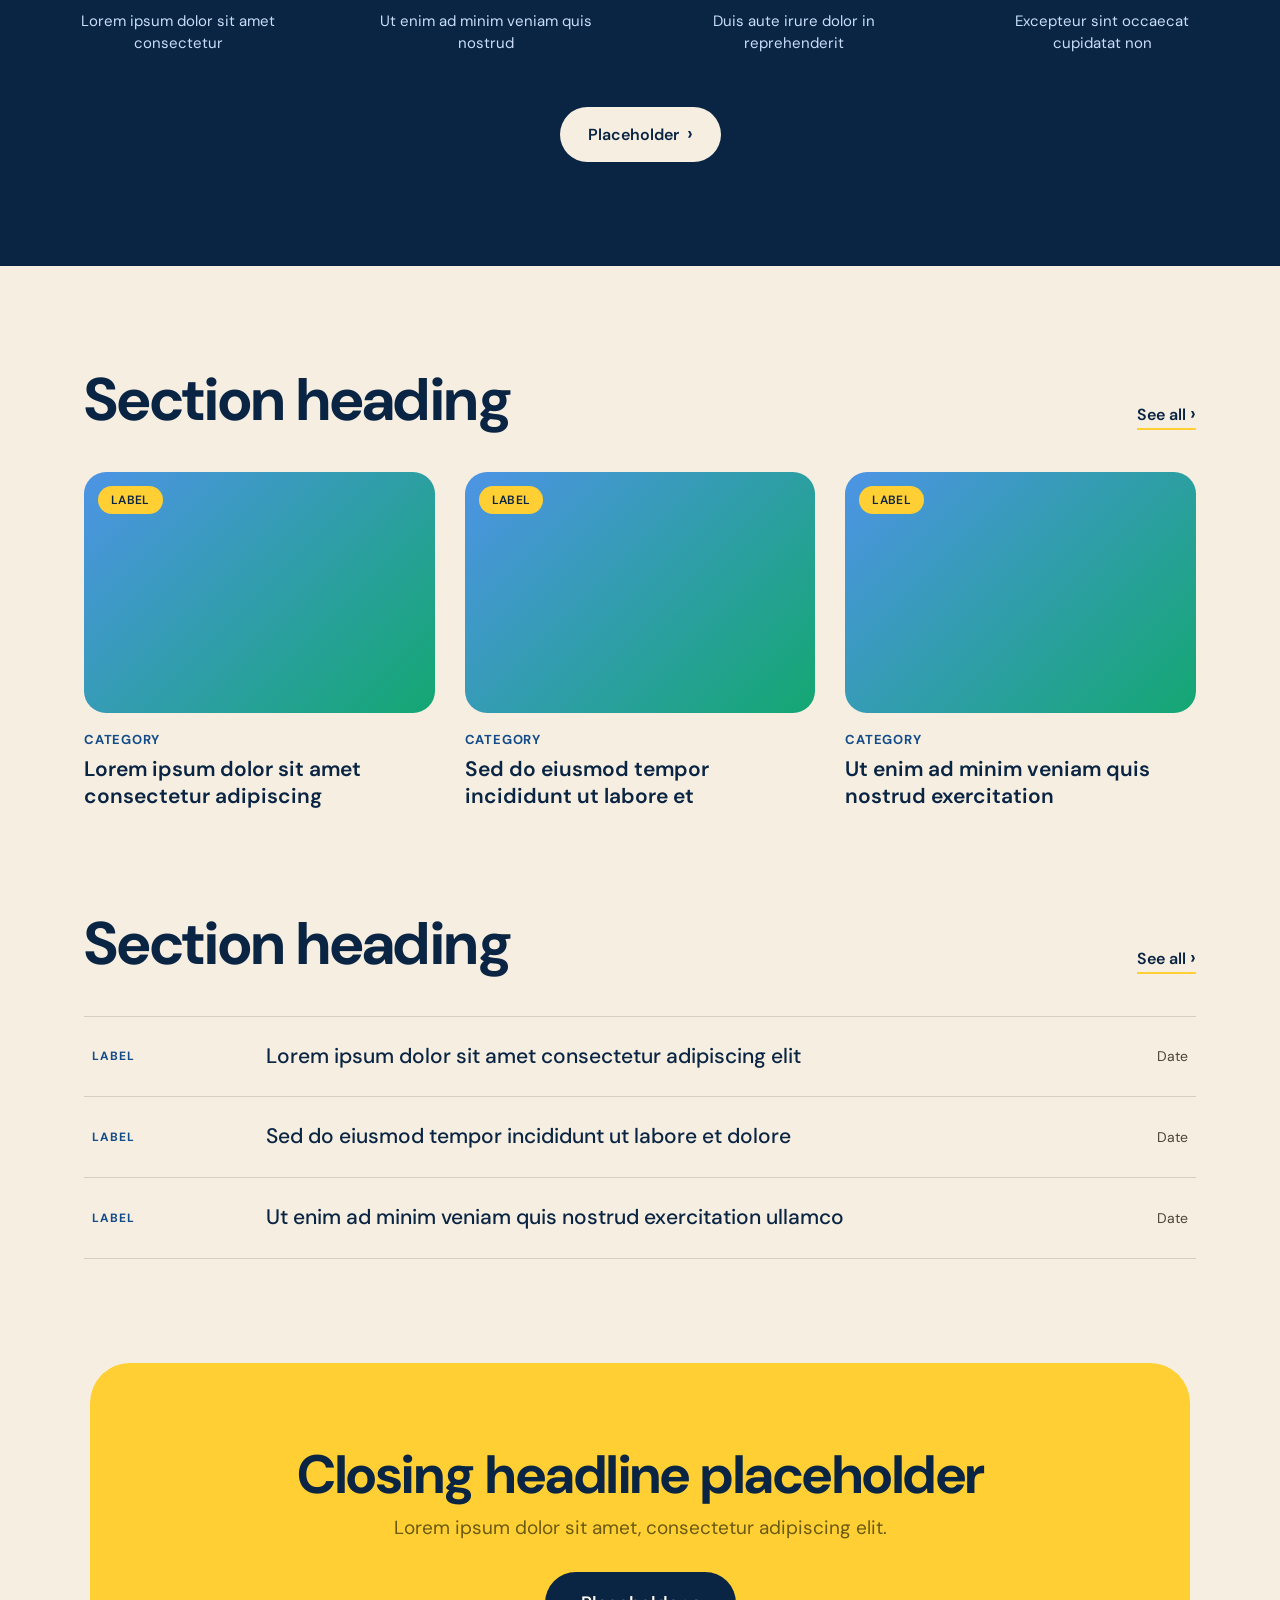
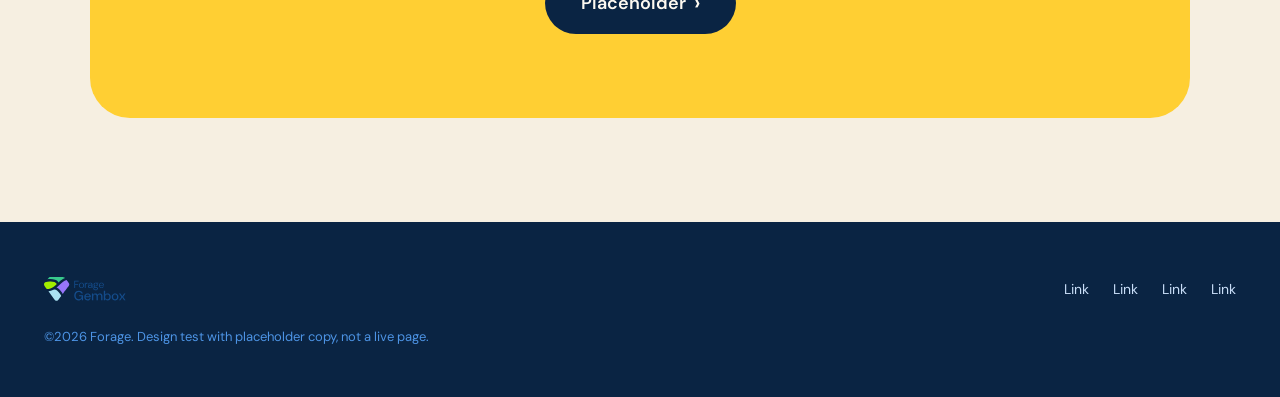
==== commit fc7ef9d5: "Career Lab: restore Forage font and logo, strip all borrowed copy Fixes: use the real Forage logo SV" ====
--- a/career-lab/index.html
+++ b/career-lab/index.html
@@ -3,11 +3,9 @@
 <head>
 <meta charset="UTF-8" />
 <meta name="viewport" content="width=device-width, initial-scale=1.0" />
-<meta name="description" content="Career readiness for brighter futures, a warm editorial design test for Forage." />
-<title>Career Lab · Brighter Futures</title>
-<link rel="preconnect" href="https://fonts.googleapis.com" />
-<link rel="preconnect" href="https://fonts.gstatic.com" crossorigin />
-<link href="https://fonts.googleapis.com/css2?family=Fredoka:wght@500;600;700&family=DM+Sans:ital,opsz,wght@0,9..40,400;0,9..40,500;0,9..40,600;0,9..40,700&display=swap" rel="stylesheet" />
+<meta name="description" content="Warm editorial career-readiness layout, a design test for Forage. Placeholder copy." />
+<title>Career Lab · Design Test</title>
+<link href="https://fonts.googleapis.com/css2?family=DM+Sans:ital,opsz,wght@0,9..40,400;0,9..40,500;0,9..40,600;0,9..40,700&display=swap" rel="stylesheet" />
 <link rel="stylesheet" href="../config/gembox-tokens.css" />
 <link rel="stylesheet" href="styles.css" />
 <script src="../shared/prototype-toolbar.js"></script>
@@ -19,88 +17,85 @@
 <!-- Announcement bar -->
 <div class="announce">
   <p class="announce__text">
-    <span class="announce__spark" aria-hidden="true">✦</span>
-    New: free virtual job simulations designed by the world&rsquo;s top employers.
-    <a class="announce__link" href="#who">Explore now</a>
+    Placeholder announcement text goes here.
+    <a class="announce__link" href="#who">Lorem ipsum</a>
   </p>
 </div>
 
-<!-- Nav -->
+<!-- Nav (same wordmark treatment as the other pages) -->
 <header class="nav" id="nav">
   <a class="nav__brand" href="#top">
-    <span class="nav__mark" aria-hidden="true">✦</span>
-    <span class="nav__name">forage</span>
+    <img class="nav__logo" src="../assets/landing/forage-gembox-logo.svg" width="309" height="113" alt="Forage" decoding="async" />
   </a>
   <nav class="nav__links" aria-label="Primary">
-    <a href="#who">Who we help</a>
-    <a href="#impact">Impact</a>
-    <a href="#insights">Insights</a>
-    <a href="#news">News</a>
+    <a href="#who">Section one</a>
+    <a href="#impact">Section two</a>
+    <a href="#insights">Section three</a>
+    <a href="#news">Section four</a>
   </nav>
-  <a class="btn btn--primary btn--sm nav__cta" href="#">Get started</a>
+  <a class="btn btn--primary btn--sm nav__cta" href="#">Placeholder</a>
   <button class="nav__menu" aria-label="Open menu"><span></span><span></span><span></span></button>
 </header>
 
 <main id="top">
 
-  <!-- Hero: big candid photo, chunky cream headline sitting at the bottom -->
+  <!-- Hero: big photo, headline sitting at the bottom -->
   <section class="hero" id="hero">
-    <img class="hero__photo" alt=""
-         src="https://picsum.photos/seed/forage-friends/1800/1400"
+    <img class="hero__photo" alt="Placeholder photograph"
+         src="https://images.unsplash.com/photo-1522202176988-66273c2fd55f?w=1800&q=80&auto=format&fit=crop"
          onerror="this.classList.add('is-broken')" />
     <div class="hero__scrim" aria-hidden="true"></div>
     <div class="hero__inner">
-      <p class="hero__eyebrow">Career readiness for everyone</p>
-      <h1 class="hero__title">Guiding people toward<br />brighter futures</h1>
+      <p class="hero__eyebrow">Eyebrow placeholder</p>
+      <h1 class="hero__title">Headline goes<br />right here</h1>
     </div>
   </section>
 
   <!-- Mission -->
   <section class="mission" id="who">
-    <p class="mission__eyebrow reveal">How we make a difference</p>
+    <p class="mission__eyebrow reveal">Section label</p>
     <p class="mission__lede reveal">
-      We believe every learner deserves early, hands-on access to the world of work. So we
-      reimagined how people explore their interests, try on real careers, and build the skills
-      that top employers look for. Our job simulations are 100% free, open access, and
-      self-paced, a real window into the work before you ever apply.
+      Lorem ipsum dolor sit amet, consectetur adipiscing elit, sed do eiusmod tempor incididunt
+      ut labore et dolore magna aliqua. Ut enim ad minim veniam, quis nostrud exercitation
+      ullamco laboris nisi ut aliquip ex ea commodo consequat.
     </p>
   </section>
 
   <!-- Audience cards, editorial with photos -->
-  <section class="aud" aria-label="Who we help">
-    <article class="acard reveal">
-      <div class="acard__photo"><img alt="" src="https://picsum.photos/seed/forage-student/900/700" onerror="this.classList.add('is-broken')" /></div>
-      <div class="acard__body">
-        <h2 class="acard__title">Students</h2>
-        <p class="acard__desc">Explore careers, complete tasks that mirror real work, and get noticed by the companies you want to work for.</p>
-        <a class="acard__link" href="#">I&rsquo;m a student <span aria-hidden="true">›</span></a>
-      </div>
-    </article>
-
-    <article class="acard reveal">
-      <div class="acard__photo"><img alt="" src="https://picsum.photos/seed/forage-teacher/900/700" onerror="this.classList.add('is-broken')" /></div>
-      <div class="acard__body">
-        <h2 class="acard__title">Educators</h2>
-        <p class="acard__desc">Bring the workplace into the classroom with authentic, self-paced experiences that are easy to assign and track.</p>
-        <a class="acard__link" href="#">I&rsquo;m an educator <span aria-hidden="true">›</span></a>
-      </div>
-    </article>
-
-    <article class="acard reveal">
-      <div class="acard__photo"><img alt="" src="https://picsum.photos/seed/forage-team/900/700" onerror="this.classList.add('is-broken')" /></div>
-      <div class="acard__body">
-        <h2 class="acard__title">Employers</h2>
-        <p class="acard__desc">Go beyond the resume and meet a diverse, job-ready pipeline of talent that has already done the work.</p>
-        <a class="acard__link" href="#">I&rsquo;m an employer <span aria-hidden="true">›</span></a>
-      </div>
-    </article>
-
-    <article class="acard reveal">
-      <div class="acard__photo"><img alt="" src="https://picsum.photos/seed/forage-partner/900/700" onerror="this.classList.add('is-broken')" /></div>
-      <div class="acard__body">
-        <h2 class="acard__title">Partners</h2>
-        <p class="acard__desc">Work with us to expand access and spark opportunity for young people, wherever they are starting from.</p>
-        <a class="acard__link" href="#">I&rsquo;m a partner <span aria-hidden="true">›</span></a>
+  <section class="aud" aria-label="Audience cards">
+    <article class="acard reveal">
+      <div class="acard__photo"><img alt="" src="https://images.unsplash.com/photo-1543269865-cbf427effbad?w=900&q=80&auto=format&fit=crop" onerror="this.classList.add('is-broken')" /></div>
+      <div class="acard__body">
+        <h2 class="acard__title">Card one</h2>
+        <p class="acard__desc">Lorem ipsum dolor sit amet, consectetur adipiscing elit, sed do eiusmod tempor incididunt ut labore.</p>
+        <a class="acard__link" href="#">Placeholder link <span aria-hidden="true">›</span></a>
+      </div>
+    </article>
+
+    <article class="acard reveal">
+      <div class="acard__photo"><img alt="" src="https://images.unsplash.com/photo-1544717305-2782549b5136?w=900&q=80&auto=format&fit=crop" onerror="this.classList.add('is-broken')" /></div>
+      <div class="acard__body">
+        <h2 class="acard__title">Card two</h2>
+        <p class="acard__desc">Ut enim ad minim veniam, quis nostrud exercitation ullamco laboris nisi ut aliquip ex ea commodo.</p>
+        <a class="acard__link" href="#">Placeholder link <span aria-hidden="true">›</span></a>
+      </div>
+    </article>
+
+    <article class="acard reveal">
+      <div class="acard__photo"><img alt="" src="https://images.unsplash.com/photo-1522071820081-009f0129c71c?w=900&q=80&auto=format&fit=crop" onerror="this.classList.add('is-broken')" /></div>
+      <div class="acard__body">
+        <h2 class="acard__title">Card three</h2>
+        <p class="acard__desc">Duis aute irure dolor in reprehenderit in voluptate velit esse cillum dolore eu fugiat nulla.</p>
+        <a class="acard__link" href="#">Placeholder link <span aria-hidden="true">›</span></a>
+      </div>
+    </article>
+
+    <article class="acard reveal">
+      <div class="acard__photo"><img alt="" src="https://images.unsplash.com/photo-1517486808906-6ca8b3f04846?w=900&q=80&auto=format&fit=crop" onerror="this.classList.add('is-broken')" /></div>
+      <div class="acard__body">
+        <h2 class="acard__title">Card four</h2>
+        <p class="acard__desc">Excepteur sint occaecat cupidatat non proident, sunt in culpa qui officia deserunt mollit anim.</p>
+        <a class="acard__link" href="#">Placeholder link <span aria-hidden="true">›</span></a>
       </div>
     </article>
   </section>
@@ -108,55 +103,55 @@
   <!-- Quote -->
   <section class="quote">
     <span class="quote__mark" aria-hidden="true">&ldquo;</span>
-    <blockquote class="quote__text reveal">This program is like having binoculars. You get to peer across and see what a real role is like, piecing together everything you&rsquo;ve read about.</blockquote>
-    <p class="quote__cite reveal"><strong>Alex Doe</strong>, Forage simulation user</p>
+    <blockquote class="quote__text reveal">Lorem ipsum dolor sit amet, consectetur adipiscing elit, sed do eiusmod tempor incididunt ut labore et dolore magna aliqua.</blockquote>
+    <p class="quote__cite reveal"><strong>Placeholder Name</strong>, placeholder role</p>
   </section>
 
   <!-- Impact, odometer counters on navy -->
   <section class="impact" id="impact">
-    <p class="impact__eyebrow reveal">The proof</p>
+    <p class="impact__eyebrow reveal">Section label</p>
     <div class="impact__grid">
       <div class="stat reveal">
-        <div class="odometer" data-value="9" data-suffix="M+"></div>
-        <p class="stat__label">Learners signed up to build real-world skills</p>
-      </div>
-      <div class="stat reveal">
-        <div class="odometer" data-value="3.3" data-suffix="x"></div>
-        <p class="stat__label">More likely to land a job after a simulation</p>
-      </div>
-      <div class="stat reveal">
-        <div class="odometer" data-value="250" data-suffix="+"></div>
-        <p class="stat__label">Free job simulations across industries</p>
-      </div>
-      <div class="stat reveal">
-        <div class="odometer" data-value="90" data-suffix="+"></div>
-        <p class="stat__label">Leading employers going beyond the resume</p>
-      </div>
-    </div>
-    <a class="btn btn--cream" href="#">Learn more <span aria-hidden="true">›</span></a>
+        <div class="odometer" data-value="100" data-suffix="+"></div>
+        <p class="stat__label">Lorem ipsum dolor sit amet consectetur</p>
+      </div>
+      <div class="stat reveal">
+        <div class="odometer" data-value="4.9" data-suffix=""></div>
+        <p class="stat__label">Ut enim ad minim veniam quis nostrud</p>
+      </div>
+      <div class="stat reveal">
+        <div class="odometer" data-value="50" data-suffix="+"></div>
+        <p class="stat__label">Duis aute irure dolor in reprehenderit</p>
+      </div>
+      <div class="stat reveal">
+        <div class="odometer" data-value="12" data-suffix="k"></div>
+        <p class="stat__label">Excepteur sint occaecat cupidatat non</p>
+      </div>
+    </div>
+    <a class="btn btn--cream" href="#">Placeholder <span aria-hidden="true">›</span></a>
   </section>
 
   <!-- Insights -->
   <section class="insights" id="insights">
     <div class="insights__head">
-      <h2 class="section-title reveal">The latest insights</h2>
+      <h2 class="section-title reveal">Section heading</h2>
       <a class="section-see reveal" href="#">See all <span aria-hidden="true">›</span></a>
     </div>
     <div class="insights__grid">
       <article class="post reveal">
-        <div class="post__photo"><img alt="" src="https://picsum.photos/seed/forage-ai/900/620" onerror="this.classList.add('is-broken')" /><span class="post__badge">Report</span></div>
-        <p class="post__kicker">Career Readiness</p>
-        <h3 class="post__title">Teens and the AI future: perspectives and preparation</h3>
+        <div class="post__photo"><img alt="" src="https://images.unsplash.com/photo-1523240795612-9a054b0db644?w=900&q=80&auto=format&fit=crop" onerror="this.classList.add('is-broken')" /><span class="post__badge">Label</span></div>
+        <p class="post__kicker">Category</p>
+        <h3 class="post__title">Lorem ipsum dolor sit amet consectetur adipiscing</h3>
       </article>
       <article class="post reveal">
-        <div class="post__photo"><img alt="" src="https://picsum.photos/seed/forage-tech/900/620" onerror="this.classList.add('is-broken')" /><span class="post__badge">Blog</span></div>
-        <p class="post__kicker">Career Readiness</p>
-        <h3 class="post__title">How emerging technology shapes career readiness</h3>
+        <div class="post__photo"><img alt="" src="https://images.unsplash.com/photo-1513258496099-48168024aec0?w=900&q=80&auto=format&fit=crop" onerror="this.classList.add('is-broken')" /><span class="post__badge">Label</span></div>
+        <p class="post__kicker">Category</p>
+        <h3 class="post__title">Sed do eiusmod tempor incididunt ut labore et</h3>
       </article>
       <article class="post reveal">
-        <div class="post__photo"><img alt="" src="https://picsum.photos/seed/forage-curiosity/900/620" onerror="this.classList.add('is-broken')" /><span class="post__badge">Report</span></div>
-        <p class="post__kicker">Career Readiness</p>
-        <h3 class="post__title">Curiosity into career direction: looking back, moving forward</h3>
+        <div class="post__photo"><img alt="" src="https://images.unsplash.com/photo-1571260899304-425eee4c7efc?w=900&q=80&auto=format&fit=crop" onerror="this.classList.add('is-broken')" /><span class="post__badge">Label</span></div>
+        <p class="post__kicker">Category</p>
+        <h3 class="post__title">Ut enim ad minim veniam quis nostrud exercitation</h3>
       </article>
     </div>
   </section>
@@ -164,24 +159,24 @@
   <!-- News -->
   <section class="news" id="news">
     <div class="news__head">
-      <h2 class="section-title reveal">The latest news</h2>
+      <h2 class="section-title reveal">Section heading</h2>
       <a class="section-see reveal" href="#">See all <span aria-hidden="true">›</span></a>
     </div>
     <ul class="news__list">
       <li class="news__item reveal">
-        <span class="news__tag">Press Release</span>
-        <p class="news__headline">New research reveals a widening AI divide among learners</p>
-        <span class="news__date">Aug 26, 2026</span>
+        <span class="news__tag">Label</span>
+        <p class="news__headline">Lorem ipsum dolor sit amet consectetur adipiscing elit</p>
+        <span class="news__date">Date</span>
       </li>
       <li class="news__item reveal">
-        <span class="news__tag">Press</span>
-        <p class="news__headline">The jobs report tells a story about the future of work. Are we listening?</p>
-        <span class="news__date">Feb 16, 2026</span>
+        <span class="news__tag">Label</span>
+        <p class="news__headline">Sed do eiusmod tempor incididunt ut labore et dolore</p>
+        <span class="news__date">Date</span>
       </li>
       <li class="news__item reveal">
-        <span class="news__tag">Press</span>
-        <p class="news__headline">Employers embrace skills-first, experience-led hiring</p>
-        <span class="news__date">Jan 21, 2026</span>
+        <span class="news__tag">Label</span>
+        <p class="news__headline">Ut enim ad minim veniam quis nostrud exercitation ullamco</p>
+        <span class="news__date">Date</span>
       </li>
     </ul>
   </section>
@@ -189,21 +184,20 @@
   <!-- CTA -->
   <section class="cta">
     <div class="cta__inner reveal">
-      <span class="cta__spark" aria-hidden="true">✦</span>
-      <h2 class="cta__title">A world where candidates are considered on their merits.</h2>
-      <p class="cta__sub">Your skills, grit, and drive, recognized and rewarded.</p>
-      <a class="btn btn--dark btn--lg" href="#">Enroll now <span aria-hidden="true">›</span></a>
+      <h2 class="cta__title">Closing headline placeholder</h2>
+      <p class="cta__sub">Lorem ipsum dolor sit amet, consectetur adipiscing elit.</p>
+      <a class="btn btn--dark btn--lg" href="#">Placeholder <span aria-hidden="true">›</span></a>
     </div>
   </section>
 
 </main>
 
 <footer class="site-footer">
-  <div class="site-footer__brand"><span class="nav__mark" aria-hidden="true">✦</span><span class="nav__name">forage</span></div>
+  <div class="site-footer__brand"><img class="site-footer__logo" src="../assets/landing/forage-gembox-logo.svg" width="309" height="113" alt="Forage" decoding="async" /></div>
   <nav class="site-footer__links" aria-label="Footer">
-    <a href="#">Contact</a><a href="#">Cookies</a><a href="#">Legal</a><a href="#">Financials</a>
+    <a href="#">Link</a><a href="#">Link</a><a href="#">Link</a><a href="#">Link</a>
   </nav>
-  <p class="site-footer__copy">&copy;2026 Forage. Warm editorial design test, not a live page.</p>
+  <p class="site-footer__copy">&copy;2026 Forage. Design test with placeholder copy, not a live page.</p>
 </footer>
 
 <script src="script.js"></script>
--- a/career-lab/styles.css
+++ b/career-lab/styles.css
@@ -13,8 +13,8 @@
   --ink: var(--gb-core-navy-900);
   --body: #4a4436;
   --ease: cubic-bezier(0.22, 1, 0.36, 1);
-  --display: 'Fredoka', 'DM Sans', system-ui, sans-serif;
   --sans: var(--gb-font-family-sans, 'DM Sans', system-ui, sans-serif);
+  --display: var(--sans); /* use the Forage/Gembox font, not a borrowed display face */
 }
 
 *, *::before, *::after { box-sizing: border-box; }
@@ -81,11 +81,9 @@
 .nav { position: sticky; top: 0; z-index: 50; display: flex; align-items: center; gap: 32px;
   padding: 20px 44px; background: transparent; transition: padding .3s var(--ease), background .3s ease, box-shadow .3s ease; }
 .nav.is-stuck { padding: 12px 44px; background: var(--cream-2); box-shadow: 0 8px 26px -20px rgba(0,0,0,.6); }
-.nav__brand { display: flex; align-items: center; gap: 8px; text-decoration: none; }
-.nav__mark { color: var(--gold); font-size: 18px; transition: transform .6s var(--ease); }
-.nav__brand:hover .nav__mark { transform: rotate(180deg) scale(1.15); }
-.nav__name { font-family: var(--display); font-weight: 700; font-size: 24px; letter-spacing: -.01em; color: #fff; transition: color .3s ease; }
-.nav.is-stuck .nav__name { color: var(--navy); }
+.nav__brand { display: flex; align-items: center; text-decoration: none; }
+.nav__logo { display: block; height: 34px; width: auto; }
+.nav.is-stuck .nav__logo { height: 30px; }
 .nav__links { display: flex; gap: 30px; margin-left: auto; }
 .nav__links a { position: relative; text-decoration: none; font-weight: 600; font-size: 15px; color: rgba(255,255,255,.92); transition: color .3s ease; }
 .nav.is-stuck .nav__links a { color: var(--navy); }
@@ -189,8 +187,8 @@
 /* ── Footer ──────────────────────────────────────────────── */
 .site-footer { background: var(--navy); color: var(--gb-core-navy-100); padding: 52px 44px;
   display: flex; flex-wrap: wrap; align-items: center; gap: 24px; }
-.site-footer__brand { display: flex; align-items: center; gap: 8px; }
-.site-footer__brand .nav__name { color: #fff; }
+.site-footer__brand { display: flex; align-items: center; }
+.site-footer__logo { display: block; height: 30px; width: auto; }
 .site-footer__links { display: flex; gap: 24px; margin-left: auto; }
 .site-footer__links a { text-decoration: none; font-size: 14px; color: var(--gb-core-navy-100); }
 .site-footer__links a:hover { color: #fff; }
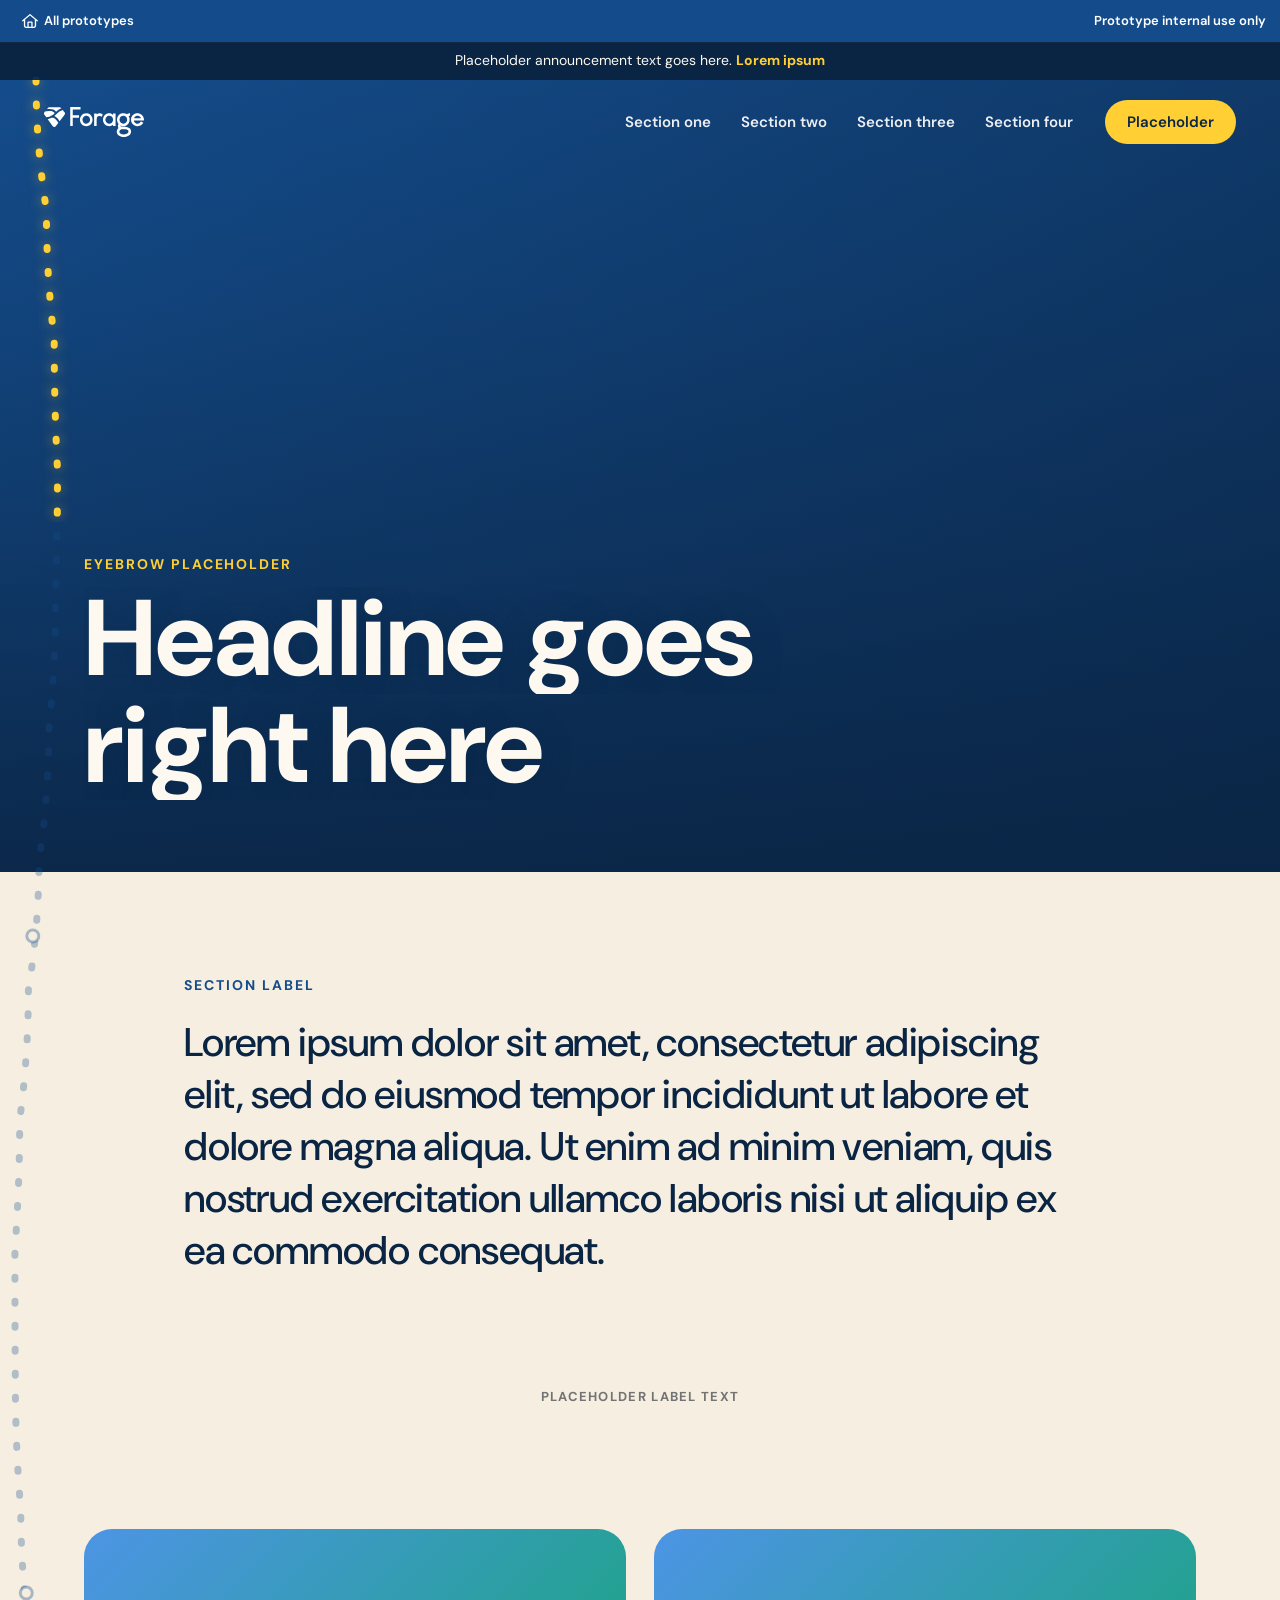
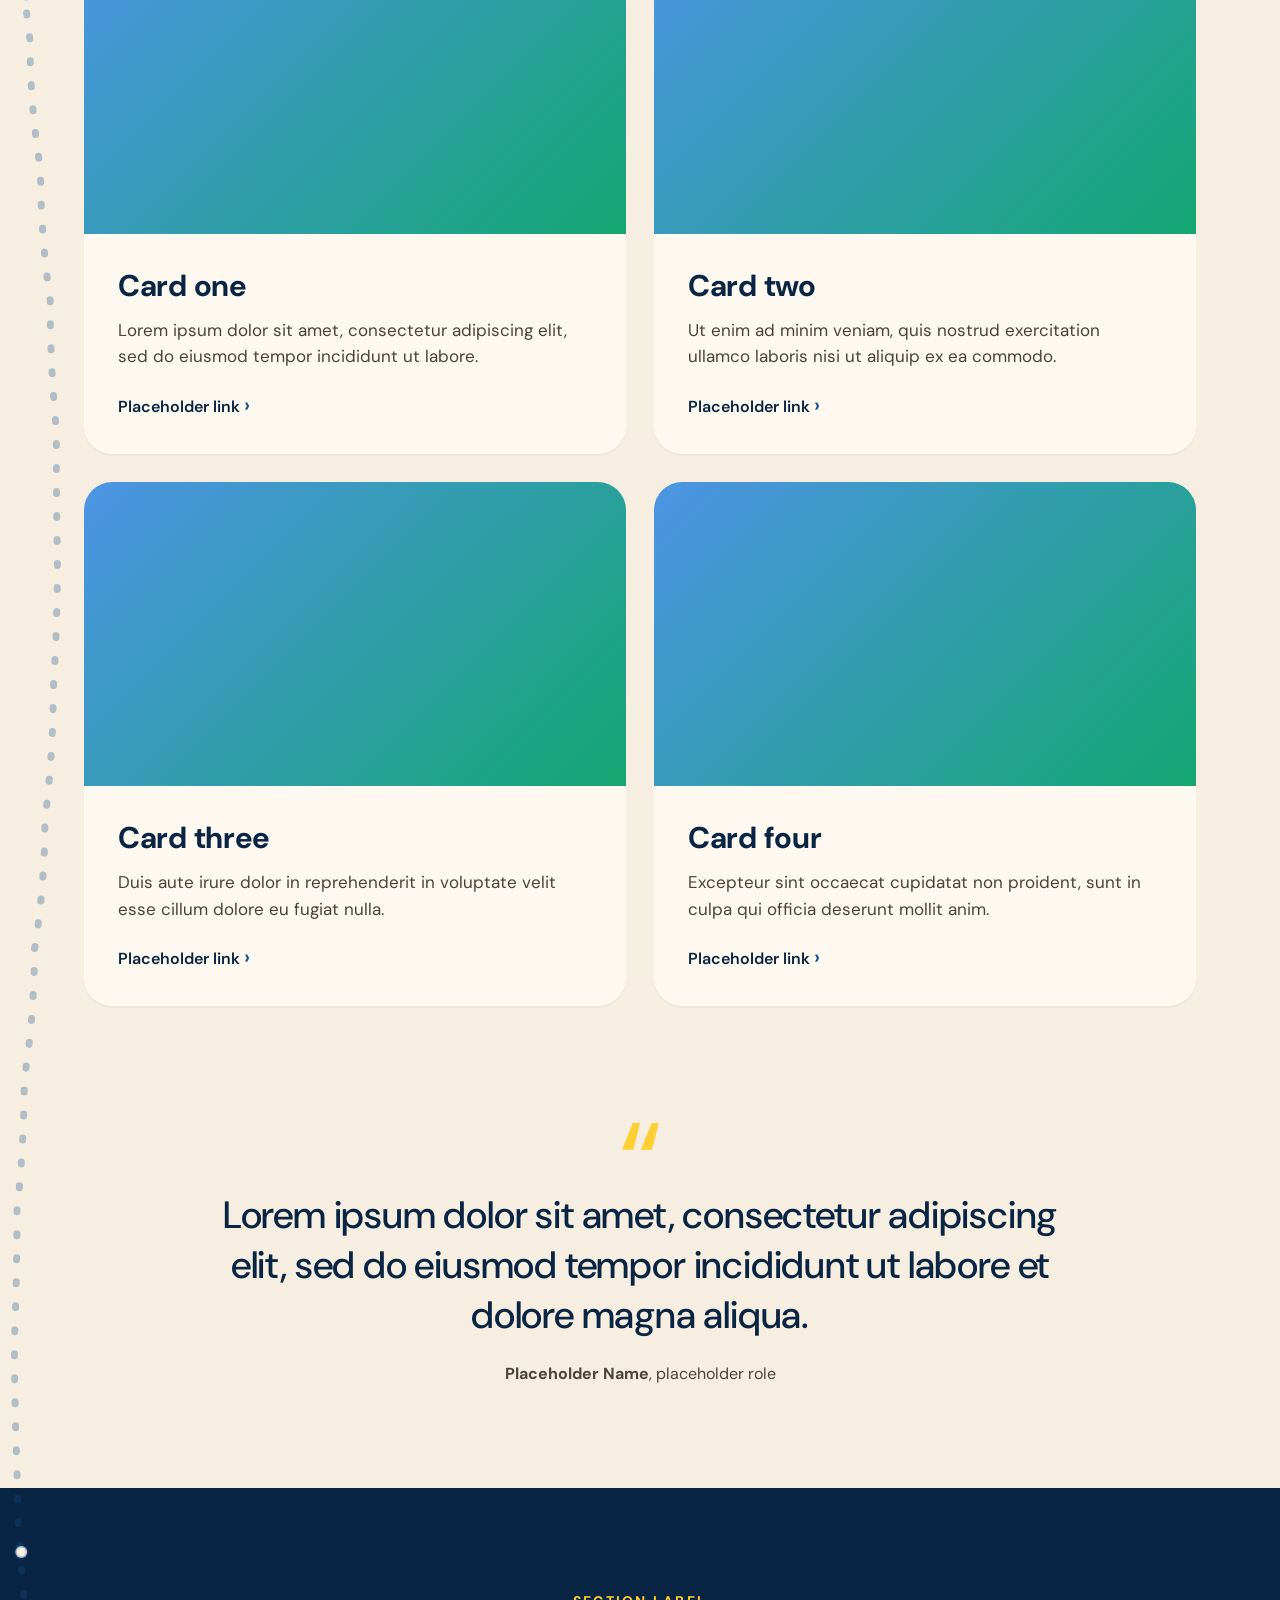
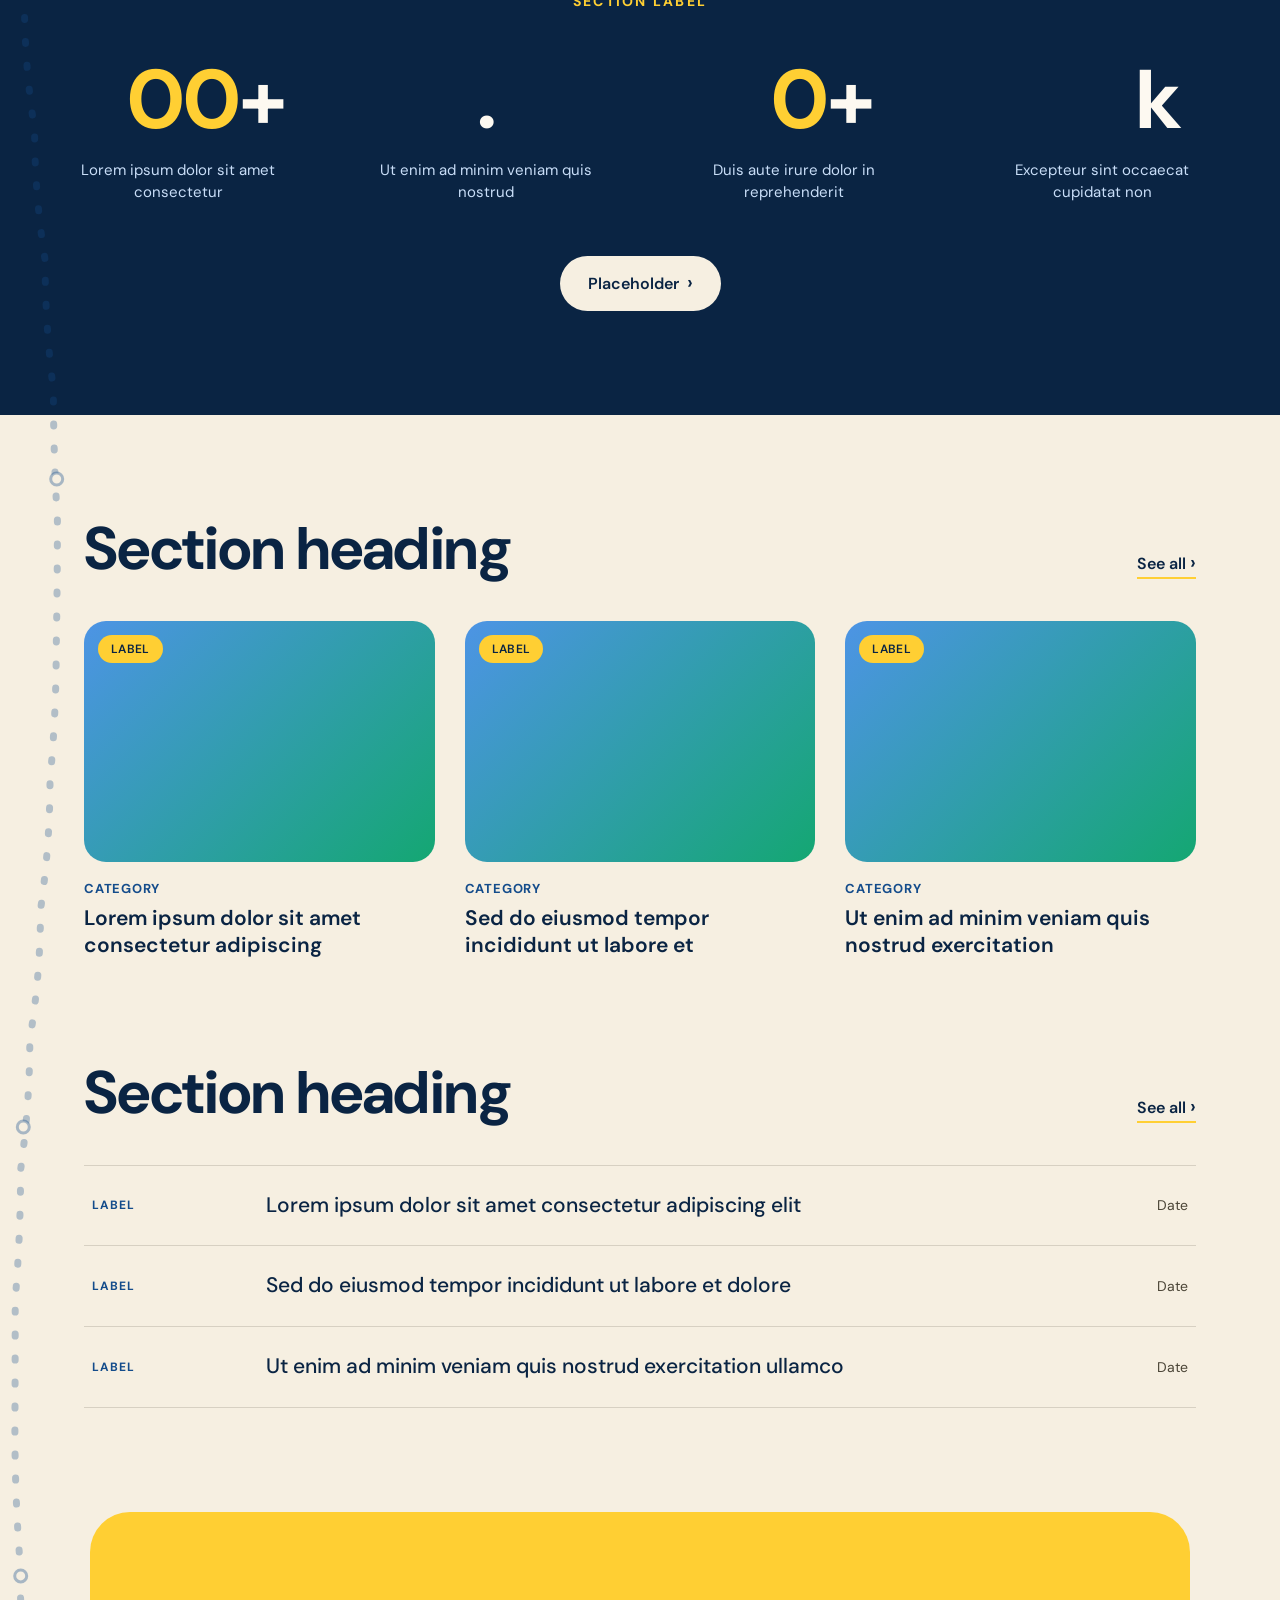
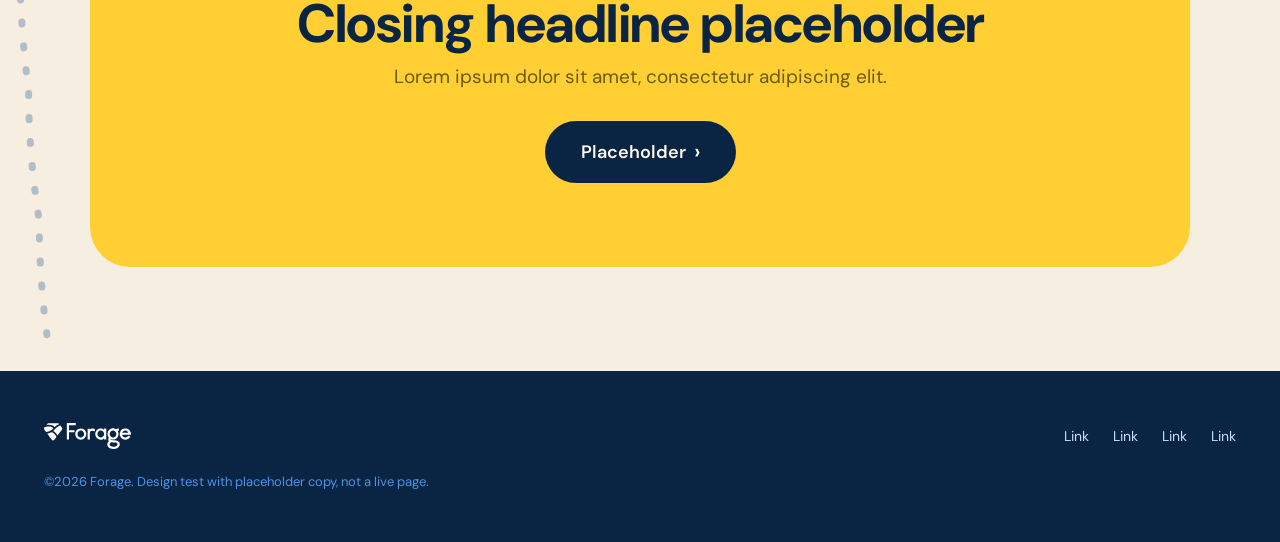
==== commit 6d8fc663: "Use real Forage logo across all prototypes; make Career Lab dynamic - Add the actual Forage brand lo" ====
--- a/career-lab/index.html
+++ b/career-lab/index.html
@@ -25,7 +25,7 @@
 <!-- Nav (same wordmark treatment as the other pages) -->
 <header class="nav" id="nav">
   <a class="nav__brand" href="#top">
-    <img class="nav__logo" src="../assets/landing/forage-gembox-logo.svg" width="309" height="113" alt="Forage" decoding="async" />
+    <img class="nav__logo" src="../assets/landing/forage-logo.svg" width="309" height="113" alt="Forage" decoding="async" />
   </a>
   <nav class="nav__links" aria-label="Primary">
     <a href="#who">Section one</a>
@@ -46,8 +46,11 @@
          onerror="this.classList.add('is-broken')" />
     <div class="hero__scrim" aria-hidden="true"></div>
     <div class="hero__inner">
-      <p class="hero__eyebrow">Eyebrow placeholder</p>
-      <h1 class="hero__title">Headline goes<br />right here</h1>
+      <p class="hero__eyebrow reveal">Eyebrow placeholder</p>
+      <h1 class="hero__title">
+        <span class="l"><span>Headline goes</span></span>
+        <span class="l"><span>right here</span></span>
+      </h1>
     </div>
   </section>
 
@@ -59,6 +62,23 @@
       ut labore et dolore magna aliqua. Ut enim ad minim veniam, quis nostrud exercitation
       ullamco laboris nisi ut aliquip ex ea commodo consequat.
     </p>
+  </section>
+
+  <!-- Employer logo ticker (real firm logos, continuously scrolling) -->
+  <section class="ticker" aria-label="Featured employers">
+    <p class="ticker__label reveal">Placeholder label text</p>
+    <div class="ticker__track">
+      <div class="ticker__row" id="tickerRow">
+        <img src="https://cdn-assets.theforage.com/firm_logos/firm-logo-ticker-logos/v2/us_ca/walmart.svg" alt="" onerror="this.remove()" />
+        <img src="https://cdn-assets.theforage.com/firm_logos/firm-logo-ticker-logos/v2/us_ca/bank-of-america.svg" alt="" onerror="this.remove()" />
+        <img src="https://cdn-assets.theforage.com/firm_logos/firm-logo-ticker-logos/v2/us_ca/mastercard.svg" alt="" onerror="this.remove()" />
+        <img src="https://cdn-assets.theforage.com/firm_logos/firm-logo-ticker-logos/v2/other/siemens.svg" alt="" onerror="this.remove()" />
+        <img src="https://cdn-assets.theforage.com/firm_logos/firm-logo-ticker-logos/v2/us_ca/bcg.svg" alt="" onerror="this.remove()" />
+        <img src="https://cdn-assets.theforage.com/firm_logos/firm-logo-ticker-logos/v2/other/kpmg.svg" alt="" onerror="this.remove()" />
+        <img src="https://cdn-assets.theforage.com/firm_logos/firm-logo-ticker-logos/v2/us_ca/ge.svg" alt="" onerror="this.remove()" />
+        <img src="https://cdn-assets.theforage.com/firm_logos/firm-logo-ticker-logos/v2/us_ca/cbre.svg" alt="" onerror="this.remove()" />
+      </div>
+    </div>
   </section>
 
   <!-- Audience cards, editorial with photos -->
@@ -193,7 +213,7 @@
 </main>
 
 <footer class="site-footer">
-  <div class="site-footer__brand"><img class="site-footer__logo" src="../assets/landing/forage-gembox-logo.svg" width="309" height="113" alt="Forage" decoding="async" /></div>
+  <div class="site-footer__brand"><img class="site-footer__logo" src="../assets/landing/forage-logo.svg" width="309" height="113" alt="Forage" decoding="async" /></div>
   <nav class="site-footer__links" aria-label="Footer">
     <a href="#">Link</a><a href="#">Link</a><a href="#">Link</a><a href="#">Link</a>
   </nav>
--- a/career-lab/styles.css
+++ b/career-lab/styles.css
@@ -59,7 +59,7 @@
   background: var(--gold); transition: width .1s linear; }
 
 /* ── Reveal on scroll ────────────────────────────────────── */
-.reveal { opacity: 0; transform: translateY(26px); transition: opacity .7s var(--ease), transform .7s var(--ease); }
+.reveal { opacity: 0; transform: translateY(40px) scale(.985); transition: opacity .8s var(--ease), transform .8s var(--ease); }
 .reveal.is-in { opacity: 1; transform: none; }
 
 /* ── Section titles ──────────────────────────────────────── */
@@ -82,8 +82,8 @@
   padding: 20px 44px; background: transparent; transition: padding .3s var(--ease), background .3s ease, box-shadow .3s ease; }
 .nav.is-stuck { padding: 12px 44px; background: var(--cream-2); box-shadow: 0 8px 26px -20px rgba(0,0,0,.6); }
 .nav__brand { display: flex; align-items: center; text-decoration: none; }
-.nav__logo { display: block; height: 34px; width: auto; }
-.nav.is-stuck .nav__logo { height: 30px; }
+.nav__logo { display: block; height: 30px; width: auto; filter: brightness(0) invert(1); transition: height .3s var(--ease); }
+.nav.is-stuck .nav__logo { height: 26px; filter: none; }
 .nav__links { display: flex; gap: 30px; margin-left: auto; }
 .nav__links a { position: relative; text-decoration: none; font-weight: 600; font-size: 15px; color: rgba(255,255,255,.92); transition: color .3s ease; }
 .nav.is-stuck .nav__links a { color: var(--navy); }
@@ -97,7 +97,9 @@
 .hero { position: relative; min-height: min(88vh, 820px); margin-top: -84px;
   display: flex; align-items: flex-end; overflow: hidden;
   background: linear-gradient(135deg, var(--gb-core-navy-500), var(--gb-core-navy-800)); }
-.hero__photo { position: absolute; inset: 0; width: 100%; height: 100%; object-fit: cover; }
+.hero__photo { position: absolute; inset: -6% 0 0 0; width: 100%; height: 112%; object-fit: cover;
+  will-change: transform; transform: scale(1.06); animation: kenburns 18s ease-out forwards; }
+@keyframes kenburns { from { transform: scale(1.14); } to { transform: scale(1.02); } }
 .hero__scrim { position: absolute; inset: 0;
   background: linear-gradient(to top, rgba(10,36,67,.86) 0%, rgba(10,36,67,.35) 42%, rgba(10,36,67,.12) 72%, transparent 100%); }
 .hero__inner { position: relative; z-index: 2; width: 100%; max-width: 1200px; margin: 0 auto; padding: 0 44px 72px; }
@@ -105,6 +107,11 @@
 .hero__title { margin: 0; font-family: var(--display); color: var(--cream-2);
   font-size: clamp(46px, 8.4vw, 116px); font-weight: 700; line-height: .95; letter-spacing: -.01em;
   text-shadow: 0 2px 30px rgba(10,36,67,.35); }
+.hero__title .l { display: block; overflow: hidden; padding-bottom: .04em; }
+.hero__title .l > span { display: inline-block; transform: translateY(115%); }
+.hero__title .l > span.is-in { transform: translateY(0); transition: transform 1s var(--ease); }
+.hero__eyebrow, .hero__title { opacity: 1; }
+.hero__inner { --heroShift: 0px; }
 
 /* ── Mission ─────────────────────────────────────────────── */
 .mission { max-width: 1000px; margin: 0 auto; padding: 104px 44px; }
@@ -188,11 +195,30 @@
 .site-footer { background: var(--navy); color: var(--gb-core-navy-100); padding: 52px 44px;
   display: flex; flex-wrap: wrap; align-items: center; gap: 24px; }
 .site-footer__brand { display: flex; align-items: center; }
-.site-footer__logo { display: block; height: 30px; width: auto; }
+.site-footer__logo { display: block; height: 26px; width: auto; filter: brightness(0) invert(1); }
 .site-footer__links { display: flex; gap: 24px; margin-left: auto; }
 .site-footer__links a { text-decoration: none; font-size: 14px; color: var(--gb-core-navy-100); }
 .site-footer__links a:hover { color: #fff; }
 .site-footer__copy { width: 100%; margin: 0; font-size: 13px; color: var(--gb-core-navy-300); }
+
+/* ── Journey path (fat dashed line that draws as you scroll) ─ */
+.journey { position: absolute; top: 0; left: 0; width: 72px; height: 100%; pointer-events: none; z-index: 3; overflow: visible; }
+.journey__base, .journey__done { fill: none; stroke-width: 7; stroke-linecap: round; stroke-dasharray: 2 22; }
+.journey__base { stroke: color-mix(in srgb, var(--gb-core-navy-500) 30%, transparent); }
+.journey__done { stroke: var(--gold); filter: drop-shadow(0 0 6px rgba(255,207,51,.5)); }
+.journey__dot { fill: var(--cream); stroke: color-mix(in srgb, var(--gb-core-navy-500) 35%, transparent); stroke-width: 3; transition: transform .45s var(--ease), fill .45s ease, stroke .45s ease; transform-box: fill-box; transform-origin: center; }
+.journey__dot.is-done { fill: var(--gold); stroke: var(--gold-2); transform: scale(1.5); }
+@media (max-width: 900px) { .journey { width: 40px; } .journey__base, .journey__done { stroke-width: 5; } }
+
+/* ── Employer ticker ─────────────────────────────────────── */
+.ticker { padding: 8px 0 96px; }
+.ticker__label { text-align: center; margin: 0 0 28px; font-weight: 700; letter-spacing: .1em; text-transform: uppercase; font-size: 13px; color: var(--gb-ui-subtle); }
+.ticker__track { overflow: hidden; -webkit-mask-image: linear-gradient(90deg, transparent, #000 12%, #000 88%, transparent); mask-image: linear-gradient(90deg, transparent, #000 12%, #000 88%, transparent); }
+.ticker__row { display: flex; align-items: center; gap: 72px; width: max-content; animation: marquee 34s linear infinite; }
+.ticker__row:hover { animation-play-state: paused; }
+.ticker__row img { height: 34px; width: auto; opacity: .55; filter: grayscale(1); transition: opacity .25s ease, filter .25s ease; }
+.ticker__row img:hover { opacity: 1; filter: none; }
+@keyframes marquee { to { transform: translateX(-50%); } }
 
 /* ── Responsive ──────────────────────────────────────────── */
 @media (max-width: 900px) {
